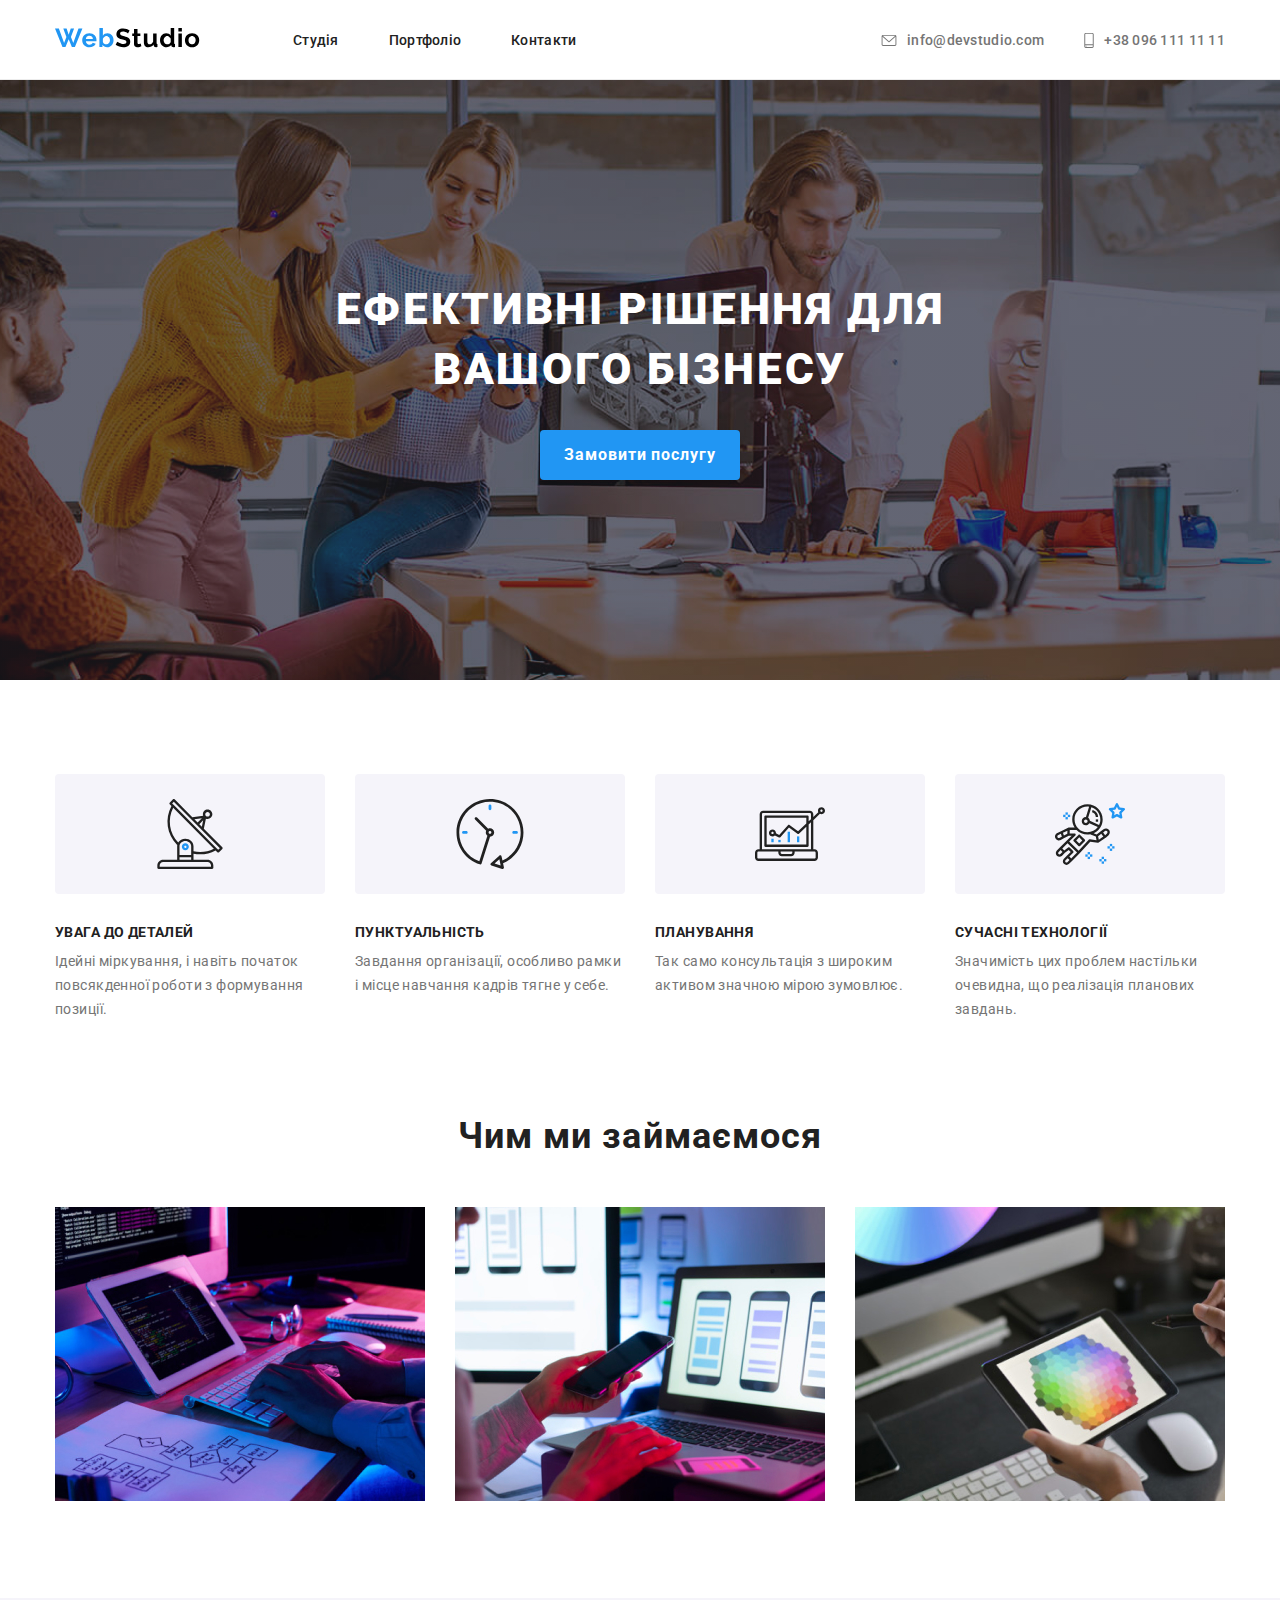
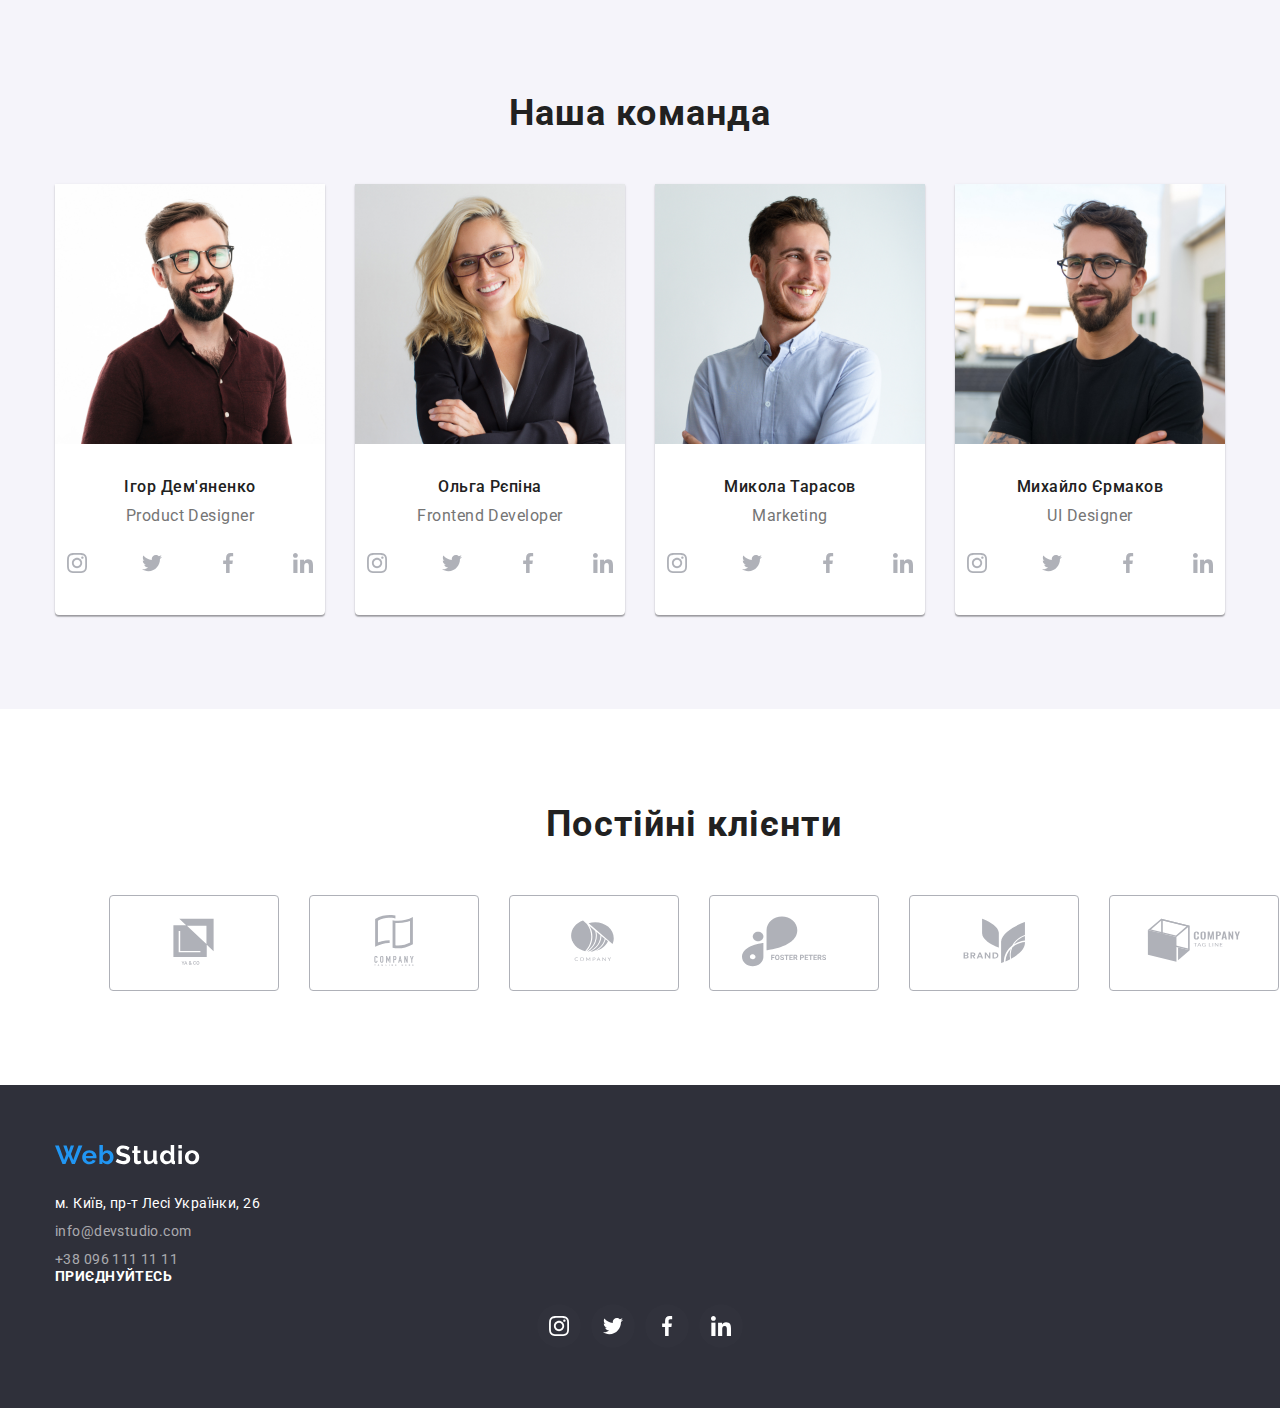
==== index.html @ 1a5783a6 "lab-4 index icons" ====
<!DOCTYPE html>
<html lang="uk">
  <head>
    <meta charset="UTF-8" />
    <meta name="viewport" content="width=device-width, initial-scale=1.0" />
    <link rel="stylesheet" href="css/styles.css" />
    <link rel="stylesheet" href="css/modern-normalize.css" />
    <link rel="preconnect" href="https://fonts.googleapis.com" />
    <link rel="preconnect" href="https://fonts.gstatic.com" crossorigin />
    <link
      href="https://fonts.googleapis.com/css2?family=Raleway:wght@700&family=Roboto:wght@400;500;700;900&display=swap"
      rel="stylesheet"
    />
    <title>Web Studio</title>
  </head>

  <body class="body">
    <header class="header">
      <div class="container">
        <a href="index.html"><img src="images/WebStudio.svg" alt="logo" /></a>
        <nav>
          <ul class="pages-list">
            <li class="pages-list-jr">
              <a href="index.html">Студія</a>
            </li>
            <li class="pages-list-jr">
              <a href="portfolio.html">Портфоліо</a>
            </li>
            <li class="pages-list-jr">
              <a href="contacts.html">Контакти</a>
            </li>
          </ul>
        </nav>
        <ul class="contacts-list">
          <li>
            <a class="contacts-list-header" href="mailto:info@devstudio.com">
              <svg class="contacts-icon" width="16" height="12">
                <use href="./images/svg/icons.svg#icon-envelope"></use>
              </svg>
              info@devstudio.com
            </a>
          </li>
          <li>
            <a class="contacts-list-header" href="tel:+380961111111">
              <svg class="contacts-icon" width="10" height="16">
                <use href="./images/svg/icons.svg#icon-smartphone"></use>
              </svg>
              <span>+38 096 111 11 11</span>
            </a>
          </li>
        </ul>
      </div>
    </header>

    <main>
      <section class="slogan">
        <div class="container">
          <h1 class="slogan-title">Ефективні рішення для вашого бізнесу</h1>
          <button type="button" class="slogan-button">Замовити послугу</button>
        </div>
      </section>

      <section class="sloganchiki">
        <div class="container">
          <ul class="sloganchiki-jr">
            <li class="sloganchiki-text">
              <div class="sloganchiki-icon">
                <svg class="icon" width="70" height="70">
                  <use
                    href="./images/svg/icons.svg#icon-attention-to-detail"
                  ></use>
                </svg>
              </div>
              <h3 class="slogan-info-title">Увага до деталей</h3>
              <p class="slogan-info-text">
                Ідейні міркування, і навіть початок повсякденної роботи з
                формування позиції.
              </p>
            </li>
            <li class="sloganchiki-text">
              <div class="sloganchiki-icon">
                <svg class="icon" width="70" height="70">
                  <use href="./images/svg/icons.svg#icon-punctuality"></use>
                </svg>
              </div>
              <h3 class="slogan-info-title">Пунктуальність</h3>
              <p class="slogan-info-text">
                Завдання організації, особливо рамки і місце навчання кадрів
                тягне у себе.
              </p>
            </li>
            <li class="sloganchiki-text">
              <div class="sloganchiki-icon">
                <svg class="icon" width="70" height="70">
                  <use href="./images/svg/icons.svg#icon-planning"></use>
                </svg>
              </div>
              <h3 class="slogan-info-title">Планування</h3>
              <p class="slogan-info-text">
                Так само консультація з широким активом значною мірою зумовлює.
              </p>
            </li>
            <li class="sloganchiki-text">
              <div class="sloganchiki-icon">
                <svg class="icon" width="70" height="70">
                  <use href="./images/svg/icons.svg#icon-technologies"></use>
                </svg>
              </div>
              <h3 class="slogan-info-title">Сучасні технології</h3>
              <p class="slogan-info-text">
                Значимість цих проблем настільки очевидна, що реалізація
                планових завдань.
              </p>
            </li>
          </ul>
        </div>
      </section>

      <section class="job-profile">
        <div class="container">
          <h2 class="gid-title">Чим ми займаємося</h2>
          <ul class="work-images">
            <li class="work-images-jr">
              <img src="images/1.jpg" alt="дизайн" width="370" height="294" />
            </li>
            <li class="work-images-jr">
              <img
                src="images/7.jpg"
                alt="адаптація"
                width="370"
                height="294"
              />
            </li>
            <li class="work-images-jr">
              <img
                src="images/2.jpg"
                alt="гаммакорекція"
                width="370"
                height="294"
              />
            </li>
          </ul>
        </div>
      </section>

      <section class="team">
        <div class="container">
          <h2 class="team-title">Наша команда</h2>
          <ul class="team-profiles">
            <li class="team-profiles-jr">
              <img
                class="member-image"
                src="images/3.jpg"
                alt="дезайнер"
                width="270"
                height="260"
              />
              <div class="member-div-text">
                <h3 class="member-title">Ігор Дем'яненко</h3>
                <p class="member-text">Product Designer</p>
                <ul class="team-social-networks">
                  <li>
                    <a
                      class="team-social-icons"
                      href="https://www.instagram.com"
                      rel="nofollow"
                    >
                      <svg width="20" height="20">
                        <use href="./images/svg/icons.svg#icon-instagram"></use>
                      </svg>
                    </a>
                  </li>
                  <li>
                    <a
                      class="team-social-icons"
                      href="https://x.com/?lang=uk"
                      rel="nofollow"
                    >
                      <svg width="20" height="20">
                        <use href="./images/svg/icons.svg#icon-twitter"></use>
                      </svg>
                    </a>
                  </li>
                  <li>
                    <a
                      class="team-social-icons"
                      href="https://www.facebook.com/?locale=uk_UA"
                      rel="nofollow"
                    >
                      <svg width="20" height="20">
                        <use href="./images/svg/icons.svg#icon-facebook"></use>
                      </svg>
                    </a>
                  </li>
                  <li>
                    <a
                      class="team-social-icons"
                      href="https://ua.linkedin.com/"
                      rel="nofollow"
                    >
                      <svg width="20" height="20">
                        <use href="./images/svg/icons.svg#icon-linkedin"></use>
                      </svg>
                    </a>
                  </li>
                </ul>
              </div>
            </li>
            <li class="team-profiles-jr">
              <img
                class="member-image"
                src="images/4.jpg"
                alt="програміст"
                width="270"
                height="260"
              />
              <div class="member-div-text">
                <h3 class="member-title">Ольга Рєпіна</h3>
                <p class="member-text">Frontend Developer</p>
                <ul class="team-social-networks">
                  <li>
                    <a
                      class="team-social-icons"
                      href="https://www.instagram.com"
                      rel="nofollow"
                    >
                      <svg width="20" height="20">
                        <use href="./images/svg/icons.svg#icon-instagram"></use>
                      </svg>
                    </a>
                  </li>
                  <li>
                    <a
                      class="team-social-icons"
                      href="https://x.com/?lang=uk"
                      rel="nofollow"
                    >
                      <svg width="20" height="20">
                        <use href="./images/svg/icons.svg#icon-twitter"></use>
                      </svg>
                    </a>
                  </li>
                  <li>
                    <a
                      class="team-social-icons"
                      href="https://www.facebook.com/?locale=uk_UA"
                      rel="nofollow"
                    >
                      <svg width="20" height="20">
                        <use href="./images/svg/icons.svg#icon-facebook"></use>
                      </svg>
                    </a>
                  </li>
                  <li>
                    <a
                      class="team-social-icons"
                      href="https://ua.linkedin.com/"
                      rel="nofollow"
                    >
                      <svg width="20" height="20">
                        <use href="./images/svg/icons.svg#icon-linkedin"></use>
                      </svg>
                    </a>
                  </li>
                </ul>
              </div>
            </li>
            <li class="team-profiles-jr">
              <img
                class="member-image"
                src="images/5.jpg"
                alt="маркетолог"
                width="270"
                height="260"
              />
              <div class="member-div-text">
                <h3 class="member-title">Микола Тарасов</h3>
                <p class="member-text">Marketing</p>
                <ul class="team-social-networks">
                  <li>
                    <a
                      class="team-social-icons"
                      href="https://www.instagram.com"
                      rel="nofollow"
                    >
                      <svg width="20" height="20">
                        <use href="./images/svg/icons.svg#icon-instagram"></use>
                      </svg>
                    </a>
                  </li>
                  <li>
                    <a
                      class="team-social-icons"
                      href="https://x.com/?lang=uk"
                      rel="nofollow"
                    >
                      <svg width="20" height="20">
                        <use href="./images/svg/icons.svg#icon-twitter"></use>
                      </svg>
                    </a>
                  </li>
                  <li>
                    <a
                      class="team-social-icons"
                      href="https://www.facebook.com/?locale=uk_UA"
                      rel="nofollow"
                    >
                      <svg width="20" height="20">
                        <use href="./images/svg/icons.svg#icon-facebook"></use>
                      </svg>
                    </a>
                  </li>
                  <li>
                    <a
                      class="team-social-icons"
                      href="https://ua.linkedin.com/"
                      rel="nofollow"
                    >
                      <svg width="20" height="20">
                        <use href="./images/svg/icons.svg#icon-linkedin"></use>
                      </svg>
                    </a>
                  </li>
                </ul>
              </div>
            </li>
            <li class="team-profiles-jr">
              <img
                class="member-image"
                src="images/6.jpg"
                alt="ui дезайнер"
                width="270"
                height="260"
              />
              <div class="member-div-text">
                <h3 class="member-title">Михайло Єрмаков</h3>
                <p class="member-text">UI Designer</p>
                <ul class="team-social-networks">
                  <li>
                    <a
                      class="team-social-icons"
                      href="https://www.instagram.com"
                      rel="nofollow"
                    >
                      <svg width="20" height="20">
                        <use href="./images/svg/icons.svg#icon-instagram"></use>
                      </svg>
                    </a>
                  </li>
                  <li>
                    <a
                      class="team-social-icons"
                      href="https://x.com/?lang=uk"
                      rel="nofollow"
                    >
                      <svg width="20" height="20">
                        <use href="./images/svg/icons.svg#icon-twitter"></use>
                      </svg>
                    </a>
                  </li>
                  <li>
                    <a
                      class="team-social-icons"
                      href="https://www.facebook.com/?locale=uk_UA"
                      rel="nofollow"
                    >
                      <svg width="20" height="20">
                        <use href="./images/svg/icons.svg#icon-facebook"></use>
                      </svg>
                    </a>
                  </li>
                  <li>
                    <a
                      class="team-social-icons"
                      href="https://ua.linkedin.com/"
                      rel="nofollow"
                    >
                      <svg width="20" height="20">
                        <use href="./images/svg/icons.svg#icon-linkedin"></use>
                      </svg>
                    </a>
                  </li>
                </ul>
              </div>
            </li>
          </ul>
        </div>
      </section>

      <section class="clients">
        <div class="container">
          <h2 class="title-clients">Постійні клієнти</h2>
          <ul class="clients-list">
            <li class="client">
              <a href="#">
                <svg class="clients-logo" width="106" height="60">
                  <use href="./images/svg/icons.svg#icon-client-logo-1"></use>
                </svg>
              </a>
            </li>
            <li class="client">
              <a href="#">
                <svg class="clients-logo" width="106" height="60">
                  <use href="./images/svg/icons.svg#icon-client-logo-2"></use>
                </svg>
              </a>
            </li>
            <li class="client">
              <a href="#">
                <svg class="clients-logo" width="106" height="60">
                  <use href="./images/svg/icons.svg#icon-client-logo-3"></use>
                </svg>
              </a>
            </li>
            <li class="client">
              <a href="#">
                <svg class="clients-logo" width="106" height="60">
                  <use href="./images/svg/icons.svg#icon-client-logo-4"></use>
                </svg>
              </a>
            </li>
            <li class="client">
              <a href="#">
                <svg class="clients-logo" width="106" height="60">
                  <use href="./images/svg/icons.svg#icon-client-logo-5"></use>
                </svg>
              </a>
            </li>
            <li class="client">
              <a href="#">
                <svg class="clients-logo" width="106" height="60">
                  <use href="./images/svg/icons.svg#icon-client-logo-6"></use>
                </svg>
              </a>
            </li>
          </ul>
        </div>
      </section>
    </main>

    <footer class="footer">
      <div class="container">
        <a href="index.html" class="footer-logo"
          ><img src="images/WebStudio (1).svg" alt="logo"
        /></a>
        <address>
          <p class="address">м. Київ, пр-т Лесі Українки, 26</p>
          <ul>
            <li class="contacts-footer">
              <a href="mailto:info@devstudio.com">info@devstudio.com</a>
            </li>
            <li class="contacts-footer">
              <a href="tel:+380961111111">+38 096 111 11 11</a>
            </li>
          </ul>
        </address>
        <div class="footer-socials">
          <p class="footer-socials-text">Приєднуйтесь</p>
          <ul class="footer-socials-links">
            <li>
              <a
                class="footer-socials-links-icons"
                href="https://www.instagram.com"
                rel="nofollow"
              >
                <svg width="20" height="20">
                  <use href="./images/svg/icons.svg#icon-instagram"></use>
                </svg>
              </a>
            </li>
            <li>
              <a
                class="footer-socials-links-icons"
                href="https://x.com/?lang=uk"
                rel="nofollow"
              >
                <svg width="20" height="20">
                  <use href="./images/svg/icons.svg#icon-twitter"></use>
                </svg>
              </a>
            </li>
            <li>
              <a
                class="footer-socials-links-icons"
                href="https://www.facebook.com/?locale=uk_UA"
                rel="nofollow"
              >
                <svg width="20" height="20">
                  <use href="./images/svg/icons.svg#icon-facebook"></use>
                </svg>
              </a>
            </li>
            <li>
              <a
                class="footer-socials-links-icons"
                href="https://ua.linkedin.com/"
                rel="nofollow"
              >
                <svg width="20" height="20">
                  <use href="./images/svg/icons.svg#icon-linkedin"></use>
                </svg>
              </a>
            </li>
          </ul>
        </div>
      </div>
    </footer>
  </body>
</html>
---- css/styles.css ----
:root {
  --black: #212121;
  --white: #ffffff;
  --footer_grey: #2f303a;
  --blue: #2196f3;
  --blue_light: #188ce8;
  --grey: #757575;
  --white_another: #f5f4fa;
  --fonts: "Roboto";
  --icon: #afb1b8;
}

body {
  font-family: var(--fonts), sans-serif;
  color: var(--black);
  font-style: normal;
  line-height: normal;
  font-size: 14px;
  font-weight: 400;
}

h1,
h2,
h3,
p {
  margin: 0;
}

.header {
  height: 80px;
  display: flex;
  align-items: center;
  border-bottom: 1px solid #ececec;
}

.header .container {
  display: flex;
  align-items: center;
}

.header nav {
  margin-left: 93px;
}

.contacts-list-header {
  display: flex;
  align-items: center;
}

.contacts-icon {
  margin-right: 10px;
  align-items: center;
  fill: currentColor;
}

.pages-list {
  display: flex;
  gap: 50px;
}

.contacts-list {
  display: flex;
  margin-left: auto;
  gap: 40px;
  color: var(--grey);
  font-weight: 500;
  letter-spacing: 0.02em;
}

.container {
  width: 1200px;
  padding-left: 15px;
  padding-right: 15px;
  margin-left: auto;
  margin-right: auto;
}

.slogan {
  background-image: linear-gradient(
      rgba(47, 48, 58, 0.4),
      rgba(47, 48, 58, 0.4)
    ),
    url("../images/main-background.jpg");
  background-size: cover;
  background-position: center;
  background-repeat: no-repeat;
  height: 600px;
  display: flex;
  align-items: center;
  text-align: center;
}

.slogan-title {
  margin: auto;
  color: var(--white);
  text-align: center;
  font-size: 44px;
  font-weight: 900;
  line-height: 1.36;
  letter-spacing: 0.06em;
  text-transform: uppercase;
  max-width: 696px;
}

.slogan-button {
  color: var(--white);
  border: none;
  font-size: 16px;
  font-weight: 700;
  line-height: 1.875;
  letter-spacing: 0.06em;
  border-radius: 4px;
  background: var(--blue);
  box-shadow: 0px 4px 4px 0px rgba(0, 0, 0, 0.15);
  cursor: pointer;
  padding: 10px 24px;
  margin-top: 30px;
}

.slogan-button:hover,
.slogan-button:focus {
  background-color: var(--blue_light);
}

.sloganchiki {
  padding-top: 94px;
  padding-bottom: 94px;
}

.sloganchiki-icon {
  display: flex;
  justify-content: center;
  align-items: center;
  padding: 25px 100px;
  margin-bottom: 30px;
  background-color: var(--white_another);
  border-radius: 4px;
}

.sloganchiki-jr {
  gap: 30px;
  display: flex;
}

.sloganchiki-text {
  max-width: 270px;
}

address {
  font-style: normal;
}

ul {
  margin: 0;
  padding: 0;
}

li {
  list-style-type: none;
}

button {
  font: inherit;
  cursor: pointer;
}

a {
  text-decoration: none;
  color: inherit;
}

.contacts-list {
  color: var(--grey);
  font-weight: 500;
  letter-spacing: 0.02em;

  a {
    transition: color 300ms ease-in-out;
  }

  a:hover,
  a:focus {
    color: var(--blue);
  }
}

.pages-list {
  a {
    color: var(--black);
    font-weight: 500;
    transition: color 300ms ease-in-out;
    letter-spacing: 0.02em;
  }

  a:hover,
  a:focus {
    color: var(--blue);
  }
}

.slogan {
  background-color: var(--footer_grey);
}

.slogan-title {
  color: var(--white);
  text-align: center;
  font-size: 44px;
  font-weight: 900;
  line-height: 1.36;
  letter-spacing: 0.06em;
  text-transform: uppercase;
}
.slogan-button {
  color: var(--white);
  border: none;
  font-size: 16px;
  font-weight: 700;
  line-height: 1.875;
  letter-spacing: 0.96px;
  border-radius: 4px;
  background: var(--blue);
  box-shadow: 0px 4px 4px 0px rgba(0, 0, 0, 0.15);
}

.slogan-info-title {
  font-size: 14px;
  color: var(--black);
  font-weight: 700;
  letter-spacing: 0.03em;
  text-transform: uppercase;
  margin-bottom: 10px;
}
.slogan-info-text {
  color: var(--grey);
  line-height: 1.7;
  letter-spacing: 0.03em;
}

.job-profile {
  text-align: center;
  padding-bottom: 94px;
}

.gid-title {
  text-align: center;
  font-size: 36px;
  font-weight: 700;
  letter-spacing: 0.03em;
  margin-bottom: 50px;
}

.work-images {
  display: flex;
  gap: 30px;
  justify-content: center;
}

.team {
  background: var(--white_another);
  text-align: center;
  padding-bottom: 94px;
  padding-top: 94px;
}

.team-social-networks {
  display: flex;
  width: 100%;
  justify-content: space-between;
  margin-top: 16px;
}

.team-social-networks li {
  width: 44px;
  height: 44px;
}

.team-social-icons {
  display: flex;
  justify-content: center;
  align-items: center;
  width: 100%;
  height: 100%;
  border-radius: 50%;
  color: var(--icon);
  fill: currentColor;
  transition: all 300ms ease-in-out;
}

a.team-social-icons:hover,
a.team-social-icons:focus {
  background-color: var(--blue);
  color: var(--white);
  outline: none;
}

.team-title {
  color: var(--black);
  font-weight: 700;
  text-align: center;
  font-size: 36px;
  letter-spacing: 0.03em;
  margin-bottom: 50px;
}

.team-profiles {
  justify-content: center;
  display: flex;
  gap: 30px;
}

.team-profiles-jr {
  border-radius: 0px 0px 4px 4px;
  background: var(--white);
  box-shadow: 0px 1px 3px 0px rgba(0, 0, 0, 0.12),
    0px 1px 1px 0px rgba(0, 0, 0, 0.14), 0px 2px 1px 0px rgba(0, 0, 0, 0.2);
}

.member-image {
  margin-bottom: 30px;
}

.member-title {
  text-align: center;
  font-size: 16px;
  font-weight: 500;
  letter-spacing: 0.03em;
  margin-bottom: 10px;
}
.member-text {
  color: var(--grey);
  text-align: center;
  font-size: 16px;
  letter-spacing: 0.03em;
}

.member-div-text {
  padding-bottom: 30px;
}

.clients {
  text-align: center;
  padding: 94px;
  margin: 0;
}
.title-clients {
  color: var(--black);
  font-size: 36px;
  font-weight: 700;
  letter-spacing: 0.03em;
  word-wrap: break-word;
  margin-bottom: 50px;
}

.clients-list {
  display: flex;
  width: 100%;
  justify-content: center;
  gap: 30px;
}

.client a {
  border-radius: 4px;
  border: 1px var(--icon) solid;
  display: inline-block;
  color: var(--icon);
  transition: color 0.5s, border 0.5s;
}

.client a:hover,
.client a:focus {
  color: var(--blue);
  border: 1 px var(--blue) solid;
}

.clients-logo {
  width: 100%;
  height: 100%;
  padding: 16px 32px;
  fill: currentColor;
  transition: fill 0.5s;
}

.tab-list {
  padding-top: 94px;
  padding-bottom: 94px;
}

.buttons_pages {
  display: flex;
  margin-bottom: 50px;
  justify-content: center;
  align-items: center;
  gap: 8px;
  .button_elements {
    color: var(--black);
    background-color: var(--white_another);

    button {
      transition: color 300ms ease-in-out, background-color 300ms ease-in-out;
      border: none;
    }

    button:hover,
    a:focus {
      color: var(--white);
      background-color: var(--blue);
    }
  }
}

.button_elements {
  color: var(--black);
  background: var(--white_another);

  button {
    transition: color 300ms ease-in-out, background-color 300ms ease-in-out;
    border: none;
  }

  button:hover,
  a:focus {
    color: var(--white);
    background-color: var(--blue);
  }
  .button_items {
    border-radius: 4px;
    text-align: center;
    padding: 6px 22px;
    font-size: 16px;
    font-weight: 500;
    line-height: 1.625;
    letter-spacing: 0.03em;
  }
}

.project-list {
  list-style: none;
  display: flex;
  flex-wrap: wrap;
  gap: 30px;
  padding-bottom: 94px;
}

.project-element {
  border: 1px solid #eee;
  background: var(--white);
  max-width: 370px;
}

.project-element {
  display: block;
}

.project-list-element-text {
  padding: 20px;
}
.project-list-image {
  width: 100%;
}

.project-title {
  font-size: 18px;
  line-height: 2;
  font-weight: 700;
  letter-spacing: 0.06em;
}

.project-text {
  color: var(--grey);
  font-size: 16px;
  line-height: 1.875;
  letter-spacing: 0.03em;
}

.footer {
  background-color: var(--footer_grey);
}

.footer .container {
  padding-top: 60px;
  padding-bottom: 60px;
}

.footer address ul li:not(:last-child) {
  margin-bottom: 12px;
}

.footer-logo {
  display: inline-block;
  margin-bottom: 28px;
}

.address {
  color: var(--white);
  line-height: 1.14;
  letter-spacing: 0.03em;
  margin-bottom: 12px;
}

.footer-socials-text {
  color: var(--white);
  font-weight: 700;
  letter-spacing: 0.03em;
  text-transform: uppercase;
  margin-bottom: 20px;
}

.footer-socials-links {
  display: flex;
  width: 100%;
  justify-content: center;
  gap: 10px;
}

.footer-socials-links li {
  height: 44px;
  width: 44px;
}

.footer-socials-links-icons {
  display: flex;
  justify-content: center;
  align-items: center;
  border-radius: 50%;
  background: rgba(255, 255, 255, 0.01);
  width: 100%;
  height: 100%;
  color: var(--white);
  fill: currentColor;
  transition: color 0.5s, background-color 0.5s;
}

.footer-socials-links-icons:hover,
.footer-socials-links-icons:focus {
  color: var(--white);
  fill: currentColor;
  background-color: var(--blue_light);
}

.contacts-footer {
  color: rgba(255, 255, 255, 0.6);
  line-height: 1.14;
  letter-spacing: 0.03em;
  font-style: normal;

  a {
    transition: color 300ms ease-in-out;
  }

  a:hover,
  a:focus {
    color: var(--blue);
  }
}
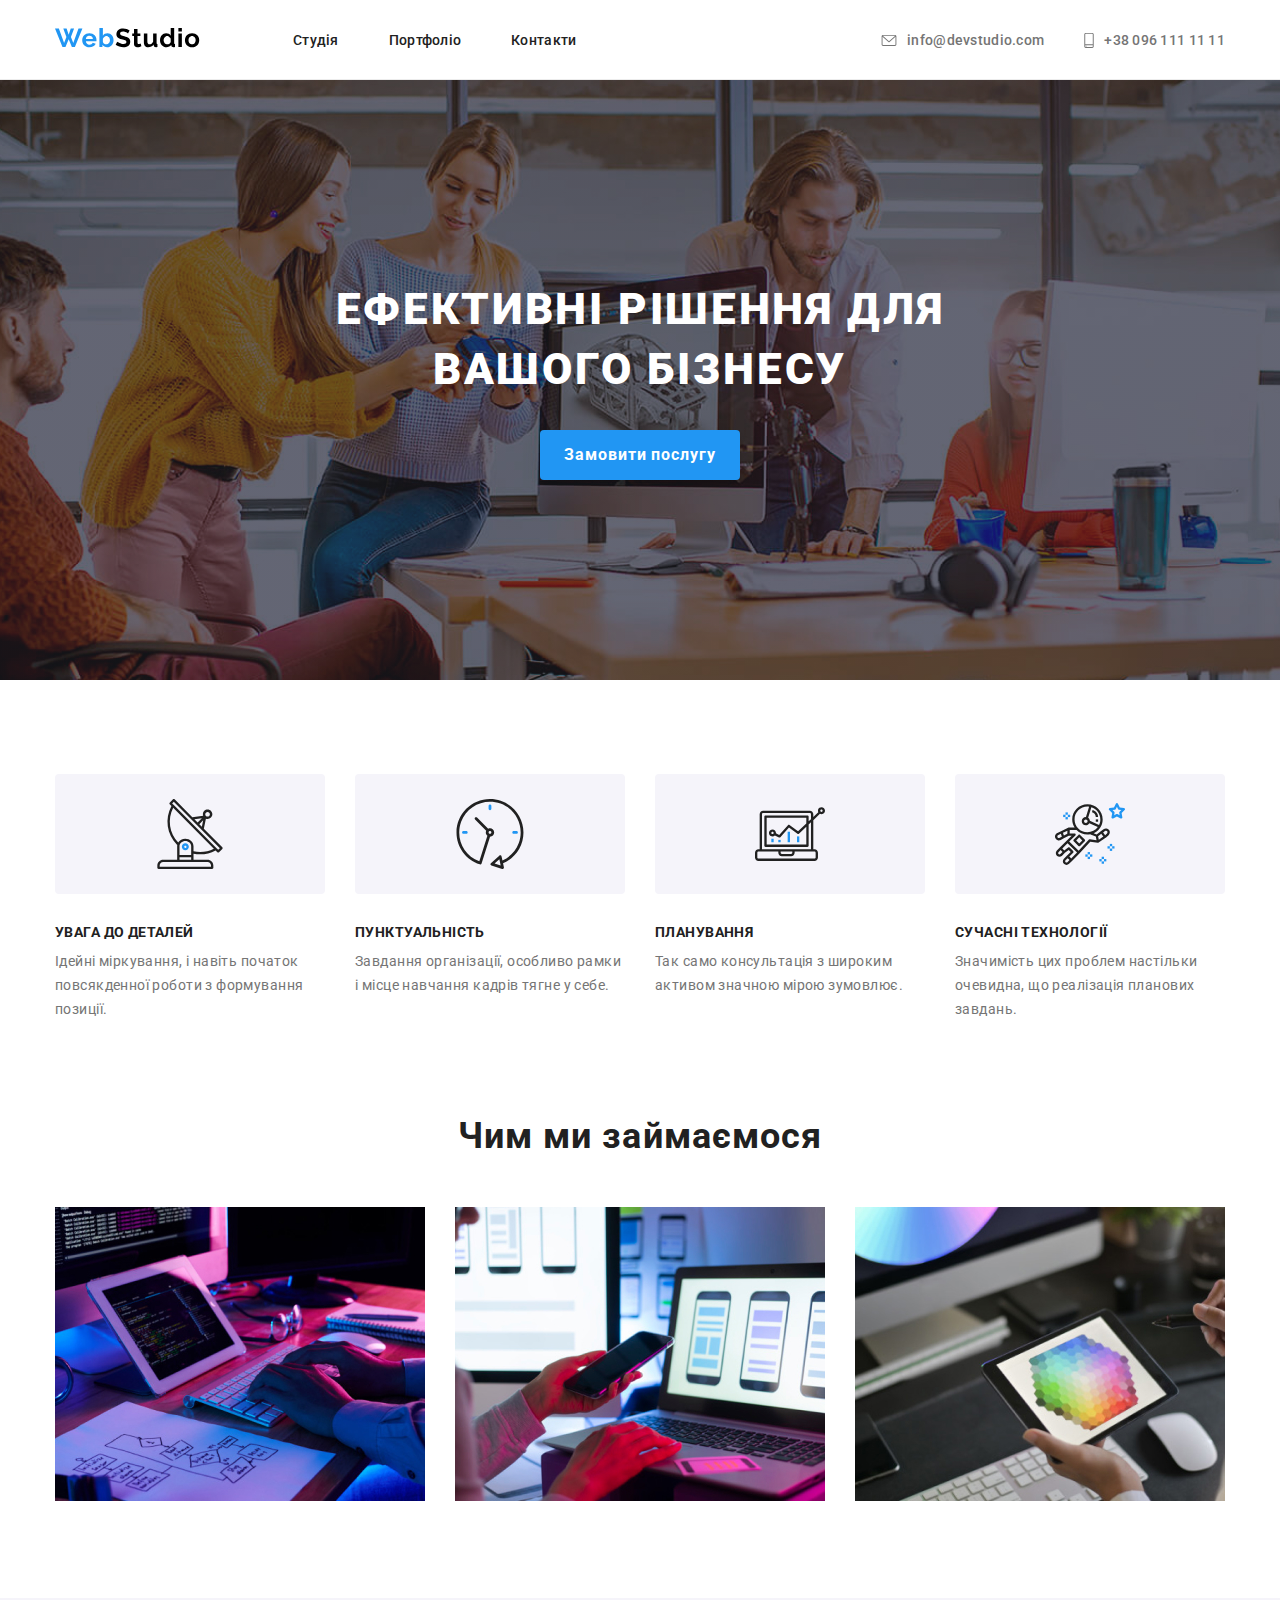
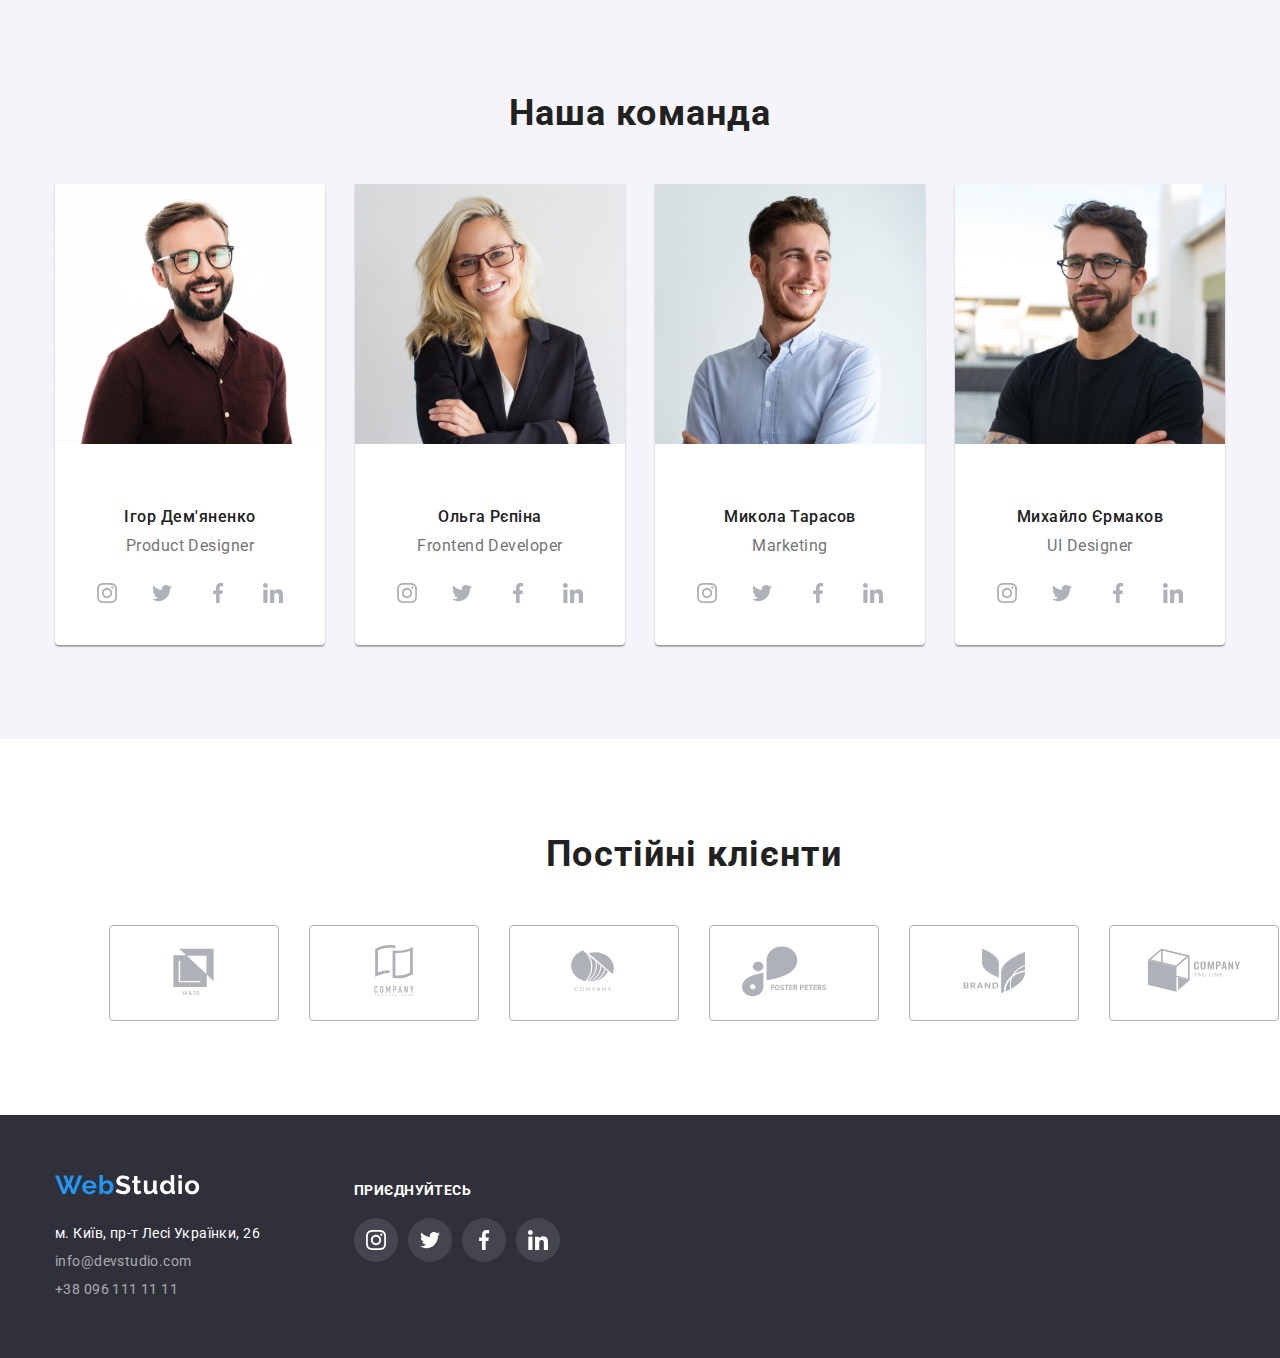
==== commit 33d98b3b: "lab-4 end" ====
--- a/index.html
+++ b/index.html
@@ -440,68 +440,72 @@
 
     <footer class="footer">
       <div class="container">
-        <a href="index.html" class="footer-logo"
-          ><img src="images/WebStudio (1).svg" alt="logo"
-        /></a>
-        <address>
-          <p class="address">м. Київ, пр-т Лесі Українки, 26</p>
-          <ul>
-            <li class="contacts-footer">
-              <a href="mailto:info@devstudio.com">info@devstudio.com</a>
-            </li>
-            <li class="contacts-footer">
-              <a href="tel:+380961111111">+38 096 111 11 11</a>
-            </li>
-          </ul>
-        </address>
-        <div class="footer-socials">
-          <p class="footer-socials-text">Приєднуйтесь</p>
-          <ul class="footer-socials-links">
-            <li>
-              <a
-                class="footer-socials-links-icons"
-                href="https://www.instagram.com"
-                rel="nofollow"
-              >
-                <svg width="20" height="20">
-                  <use href="./images/svg/icons.svg#icon-instagram"></use>
-                </svg>
-              </a>
-            </li>
-            <li>
-              <a
-                class="footer-socials-links-icons"
-                href="https://x.com/?lang=uk"
-                rel="nofollow"
-              >
-                <svg width="20" height="20">
-                  <use href="./images/svg/icons.svg#icon-twitter"></use>
-                </svg>
-              </a>
-            </li>
-            <li>
-              <a
-                class="footer-socials-links-icons"
-                href="https://www.facebook.com/?locale=uk_UA"
-                rel="nofollow"
-              >
-                <svg width="20" height="20">
-                  <use href="./images/svg/icons.svg#icon-facebook"></use>
-                </svg>
-              </a>
-            </li>
-            <li>
-              <a
-                class="footer-socials-links-icons"
-                href="https://ua.linkedin.com/"
-                rel="nofollow"
-              >
-                <svg width="20" height="20">
-                  <use href="./images/svg/icons.svg#icon-linkedin"></use>
-                </svg>
-              </a>
-            </li>
-          </ul>
+        <div class="footer-wrapper">
+          <div class="footer-left-side">
+            <a href="index.html" class="footer-logo"
+              ><img src="images/WebStudio (1).svg" alt="logo"
+            /></a>
+            <address>
+              <p class="address">м. Київ, пр-т Лесі Українки, 26</p>
+              <ul>
+                <li class="contacts-footer">
+                  <a href="mailto:info@devstudio.com">info@devstudio.com</a>
+                </li>
+                <li class="contacts-footer">
+                  <a href="tel:+380961111111">+38 096 111 11 11</a>
+                </li>
+              </ul>
+            </address>
+          </div>
+          <div class="footer-socials">
+            <p class="footer-socials-text">Приєднуйтесь</p>
+            <ul class="footer-socials-links">
+              <li>
+                <a
+                  class="footer-socials-links-icons"
+                  href="https://www.instagram.com"
+                  rel="nofollow"
+                >
+                  <svg width="20" height="20">
+                    <use href="./images/svg/icons.svg#icon-instagram"></use>
+                  </svg>
+                </a>
+              </li>
+              <li>
+                <a
+                  class="footer-socials-links-icons"
+                  href="https://x.com/?lang=uk"
+                  rel="nofollow"
+                >
+                  <svg width="20" height="20">
+                    <use href="./images/svg/icons.svg#icon-twitter"></use>
+                  </svg>
+                </a>
+              </li>
+              <li>
+                <a
+                  class="footer-socials-links-icons"
+                  href="https://www.facebook.com/?locale=uk_UA"
+                  rel="nofollow"
+                >
+                  <svg width="20" height="20">
+                    <use href="./images/svg/icons.svg#icon-facebook"></use>
+                  </svg>
+                </a>
+              </li>
+              <li>
+                <a
+                  class="footer-socials-links-icons"
+                  href="https://ua.linkedin.com/"
+                  rel="nofollow"
+                >
+                  <svg width="20" height="20">
+                    <use href="./images/svg/icons.svg#icon-linkedin"></use>
+                  </svg>
+                </a>
+              </li>
+            </ul>
+          </div>
         </div>
       </div>
     </footer>
--- a/css/styles.css
+++ b/css/styles.css
@@ -335,7 +335,7 @@
 }
 
 .member-div-text {
-  padding-bottom: 30px;
+  padding: 30px;
 }
 
 .clients {
@@ -360,6 +360,9 @@
 }
 
 .client a {
+  display: flex;
+  justify-content: center;
+  align-items: center;
   border-radius: 4px;
   border: 1px var(--icon) solid;
   display: inline-block;
@@ -370,7 +373,7 @@
 .client a:hover,
 .client a:focus {
   color: var(--blue);
-  border: 1 px var(--blue) solid;
+  border: 1px var(--blue) solid;
 }
 
 .clients-logo {
@@ -392,26 +395,6 @@
   justify-content: center;
   align-items: center;
   gap: 8px;
-  .button_elements {
-    color: var(--black);
-    background-color: var(--white_another);
-
-    button {
-      transition: color 300ms ease-in-out, background-color 300ms ease-in-out;
-      border: none;
-    }
-
-    button:hover,
-    a:focus {
-      color: var(--white);
-      background-color: var(--blue);
-    }
-  }
-}
-
-.button_elements {
-  color: var(--black);
-  background: var(--white_another);
 
   button {
     transition: color 300ms ease-in-out, background-color 300ms ease-in-out;
@@ -423,15 +406,36 @@
     color: var(--white);
     background-color: var(--blue);
   }
-  .button_items {
-    border-radius: 4px;
-    text-align: center;
-    padding: 6px 22px;
-    font-size: 16px;
-    font-weight: 500;
-    line-height: 1.625;
-    letter-spacing: 0.03em;
-  }
+}
+
+button {
+  transition: color 300ms ease-in-out, background-color 300ms ease-in-out;
+  border: none;
+}
+
+button:hover,
+button:focus {
+  color: var(--white);
+}
+
+.button_items {
+  background: var(--white_another);
+  color: var(--black);
+  border-radius: 4px;
+  text-align: center;
+  padding: 6px 22px;
+  font-size: 16px;
+  font-weight: 500;
+  line-height: 1.625;
+  letter-spacing: 0.03em;
+}
+
+.button_items:hover,
+.button_items:focus {
+  background-color: var(--blue);
+  color: var(--white);
+  box-shadow: 0px 3px 1px rgba(0, 0, 0, 0.1), 0px 1px 2px rgba(0, 0, 0, 0.08),
+    0px 2px 2px rgba(0, 0, 0, 0.12);
 }
 
 .project-list {
@@ -448,6 +452,21 @@
   max-width: 370px;
 }
 
+.project-list-wrap {
+  position: relative;
+  overflow: hidden;
+}
+
+.project-list-link {
+  display: block;
+}
+
+.project-list-link:hover,
+.project-list-link:focus {
+  box-shadow: 0px 1px 1px rgba(0, 0, 0, 0.12), 0px 4px 4px rgba(0, 0, 0, 0.06),
+    1px 4px 6px rgba(0, 0, 0, 0.16);
+}
+
 .project-element {
   display: block;
 }
@@ -498,6 +517,12 @@
   margin-bottom: 12px;
 }
 
+.footer-wrapper {
+  display: flex;
+  align-items: baseline;
+  gap: 94px;
+}
+
 .footer-socials-text {
   color: var(--white);
   font-weight: 700;
@@ -523,7 +548,7 @@
   justify-content: center;
   align-items: center;
   border-radius: 50%;
-  background: rgba(255, 255, 255, 0.01);
+  background: rgba(255, 255, 255, 0.1);
   width: 100%;
   height: 100%;
   color: var(--white);
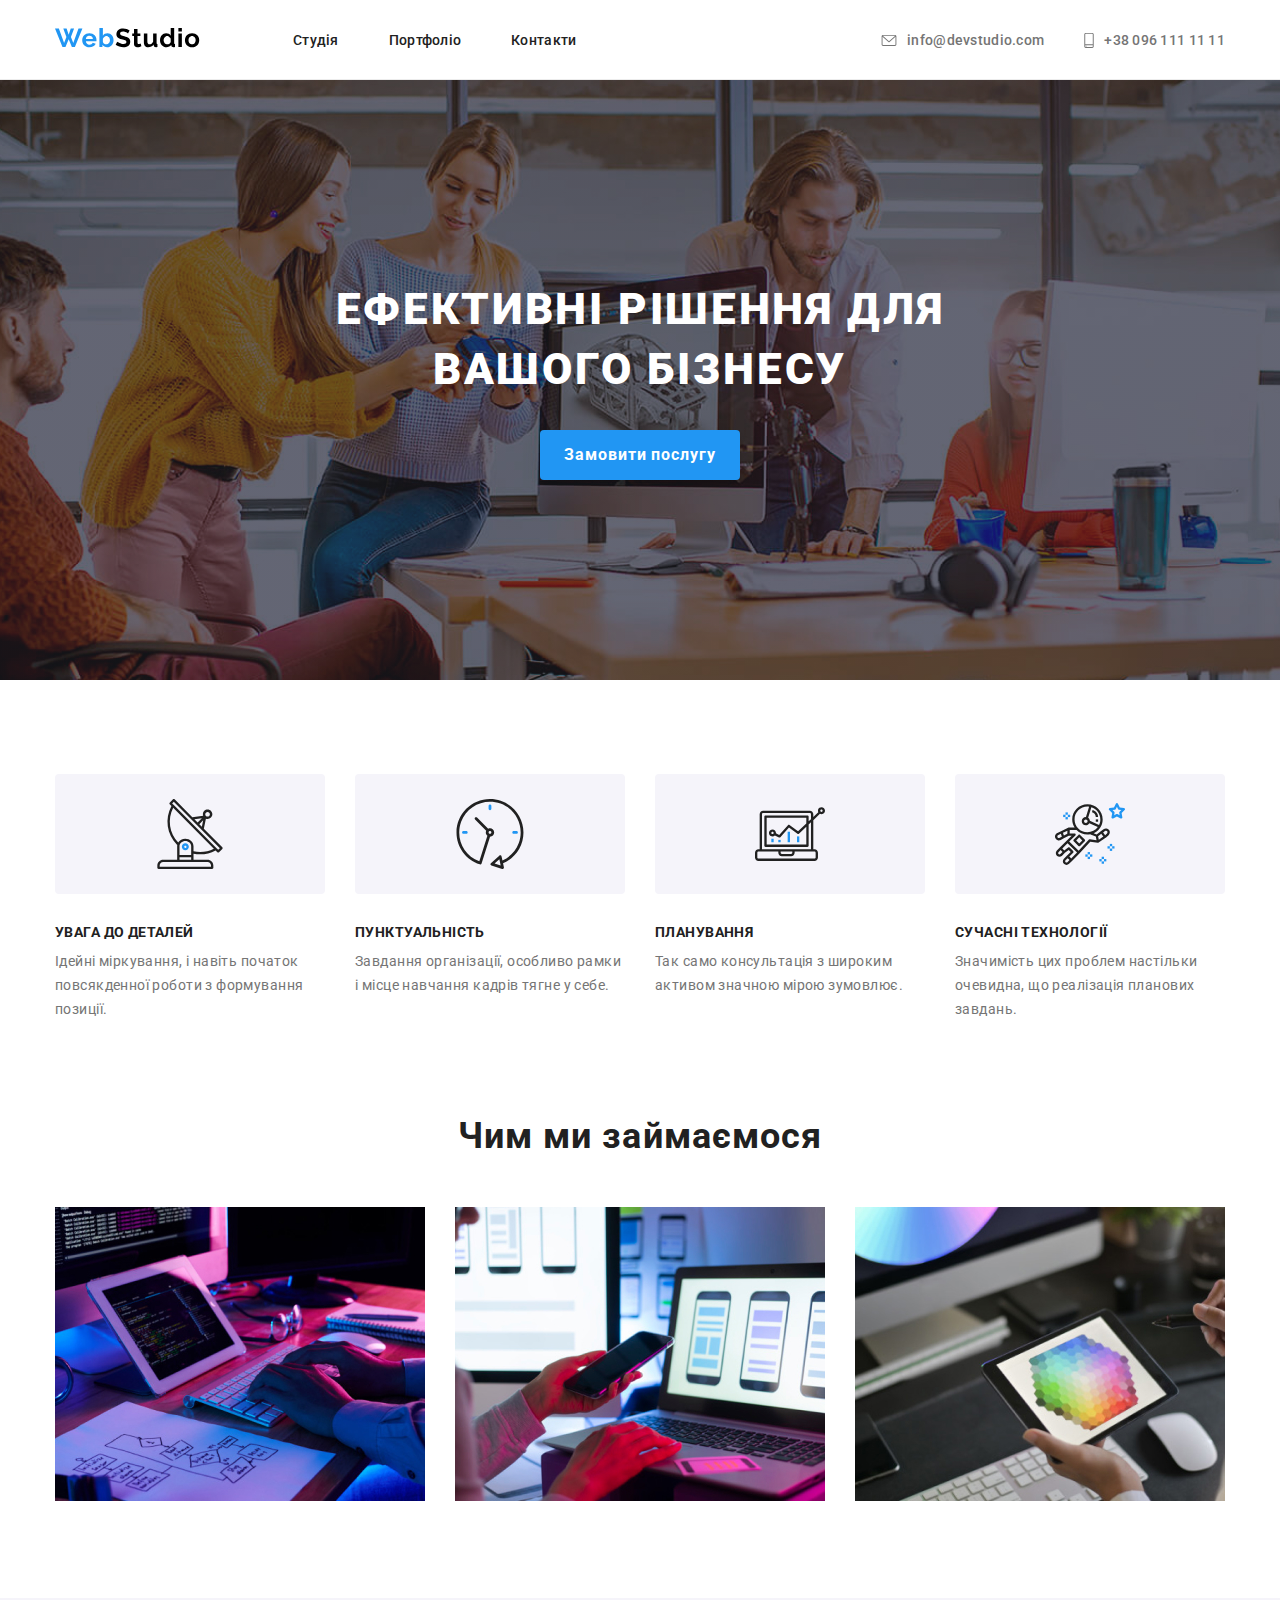
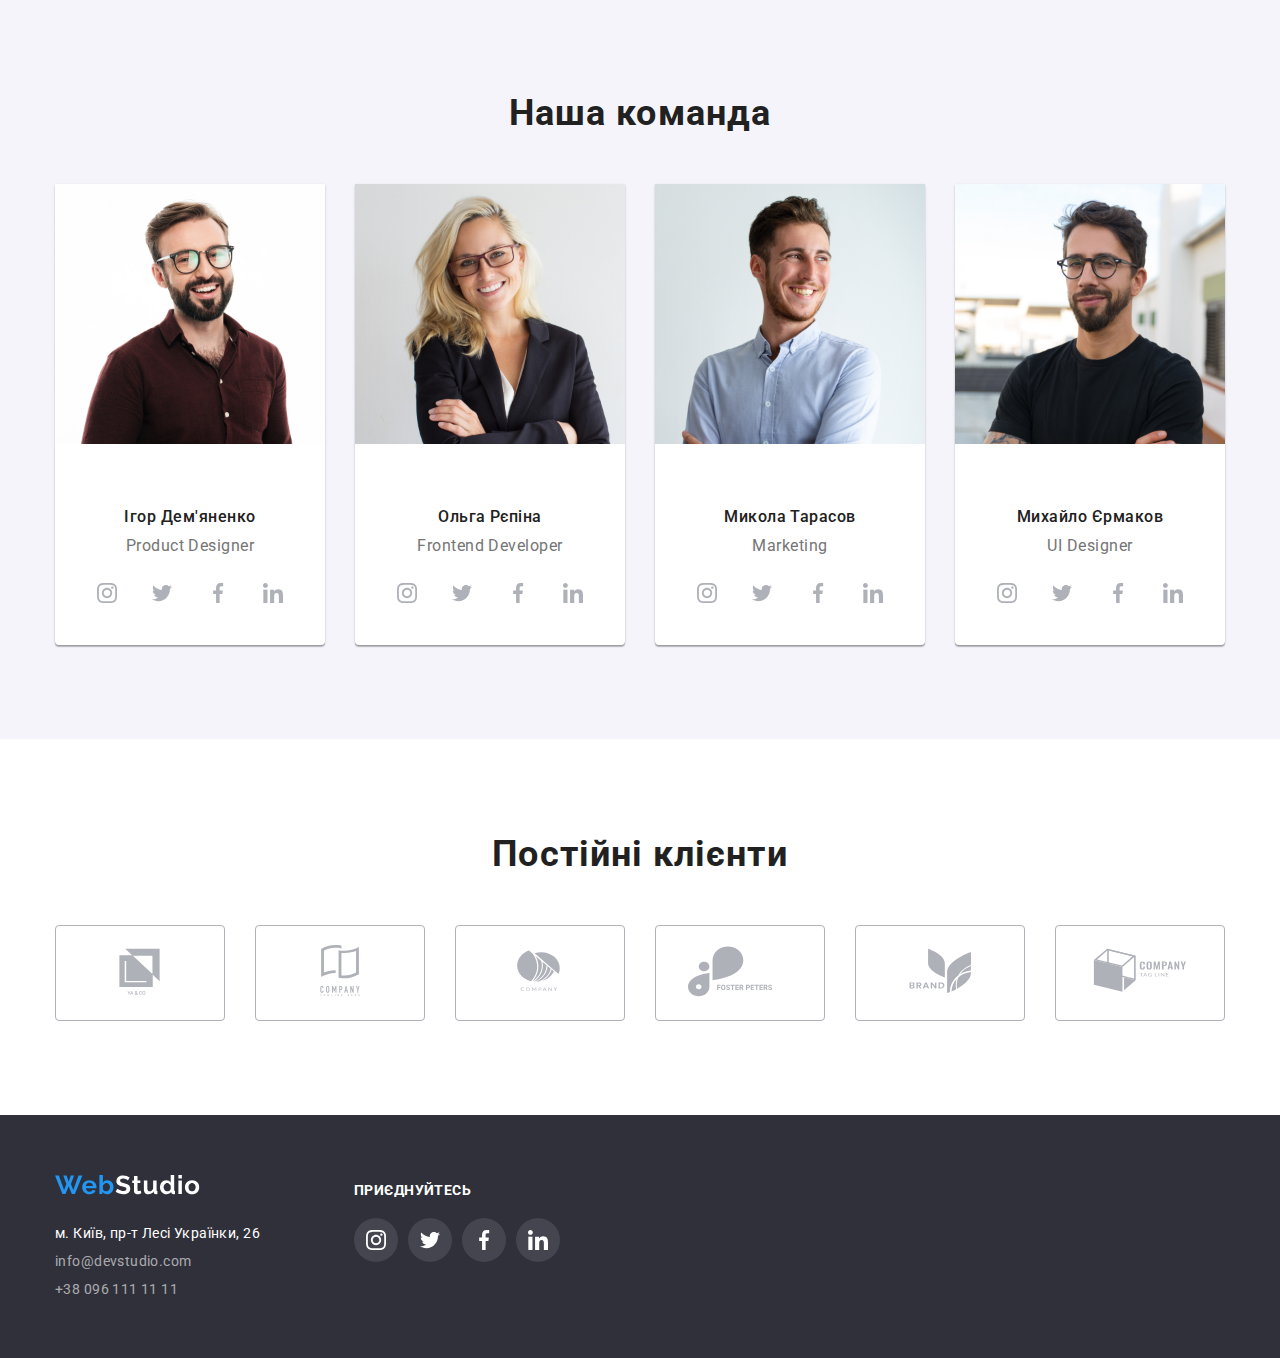
==== commit f73b3912: "lab-5 first work" ====
--- a/index.html
+++ b/index.html
@@ -56,7 +56,7 @@
       <section class="slogan">
         <div class="container">
           <h1 class="slogan-title">Ефективні рішення для вашого бізнесу</h1>
-          <button type="button" class="slogan-button">Замовити послугу</button>
+          <button type="button" class="slogan-button" data-modal-open>Замовити послугу</button>
         </div>
       </section>
 
@@ -509,5 +509,12 @@
         </div>
       </div>
     </footer>
+    <div class="backdrop is-hidden" data-modal>
+      <div class="modal">
+        <button type="button" class="modal_button" data-modal-close>
+          <svg class="modal_icon"><use href="./images/svg/icons.svg#icon-close-button"></use></svg></button>
+      </div>
+    </div>
+    <script src="./js/modal.js"></script>
   </body>
 </html>
--- a/css/styles.css
+++ b/css/styles.css
@@ -340,7 +340,7 @@
 
 .clients {
   text-align: center;
-  padding: 94px;
+  padding: 94px 0;
   margin: 0;
 }
 .title-clients {
@@ -443,7 +443,6 @@
   display: flex;
   flex-wrap: wrap;
   gap: 30px;
-  padding-bottom: 94px;
 }
 
 .project-element {
@@ -578,3 +577,56 @@
     color: var(--blue);
   }
 }
+
+.backdrop {
+  position: fixed;
+  top: 0;
+  left: 0;
+  width: 100%;
+  height: 100%;
+  background-color: rgba(0, 0, 0, 0.2);
+  opacity: 1;
+  transition-duration: 250ms;
+  transition-timing-function: cubic-bezier(0.4, 0, 0.2, 1);
+  z-index: 1;
+}
+
+.backdrop.is-hidden {
+  opacity: 0;
+  pointer-events: none;
+}
+
+.modal {
+  position: absolute;
+  top: 50%;
+  left: 50%;
+  transform: translate(-50%, -50%);
+  min-width: 528px;
+  min-height: 581px;
+  background-color: var(--white);
+  opacity: 1;
+  border-radius: 4px;
+  box-shadow: 0px 2px 1px 0px rgba(0, 0, 0, 0.20), 0px 1px 1px 0px rgba(0, 0, 0, 0.14), 0px 1px 3px 0px rgba(0, 0, 0, 0.12);
+  transition-duration: 250ms;
+  transition-timing-function: cubic-bezier(0.4, 0, 0.2, 1);
+}
+
+.modal_button {
+  display: flex;
+  position: absolute;
+  top: 8px;
+  right: 8px;
+  width: 30px;
+  height: 30px;
+  align-items: center;
+  border-radius: 50%;
+  background-color: var(--white);
+  border: 1px solid rgba(0, 0, 0, 0.1);
+  cursor: pointer;
+}
+
+.modal_icon {
+  width: 18px;
+  height: 18px;
+  fill: var(--black);
+}
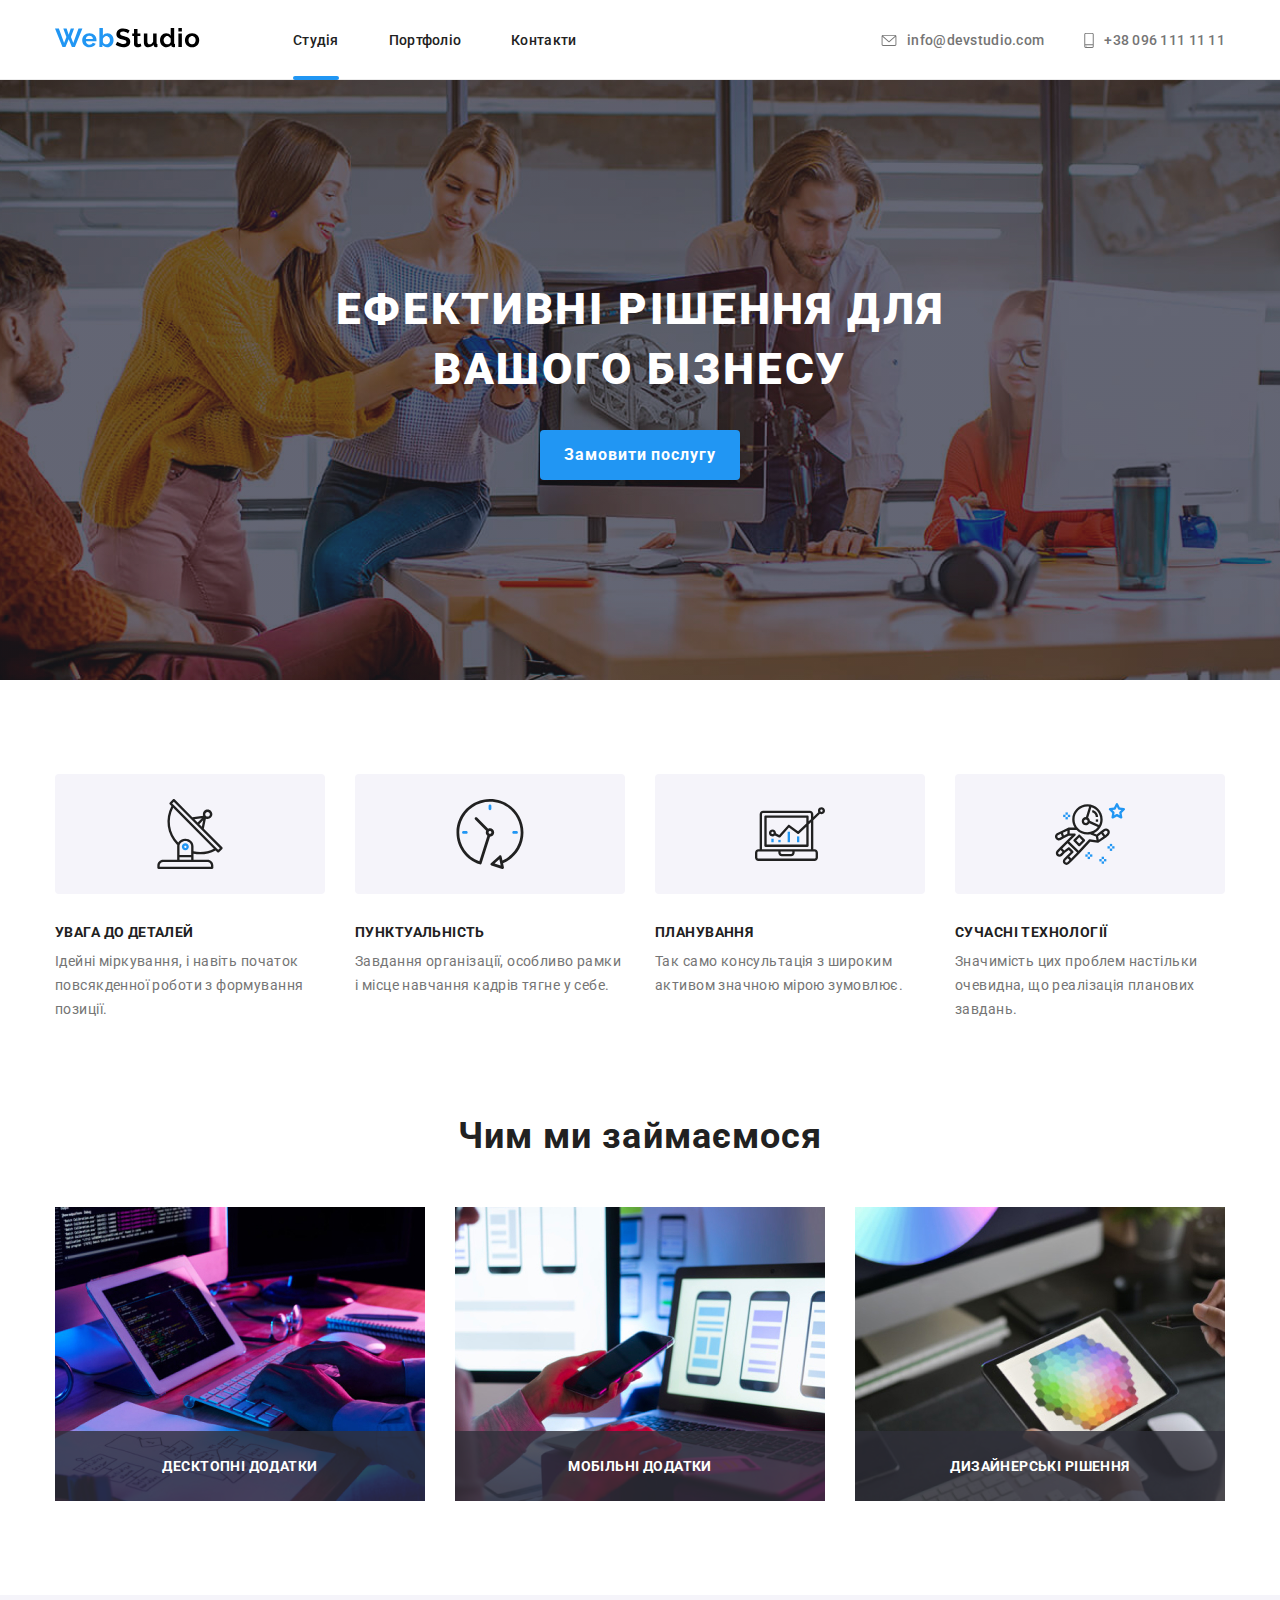
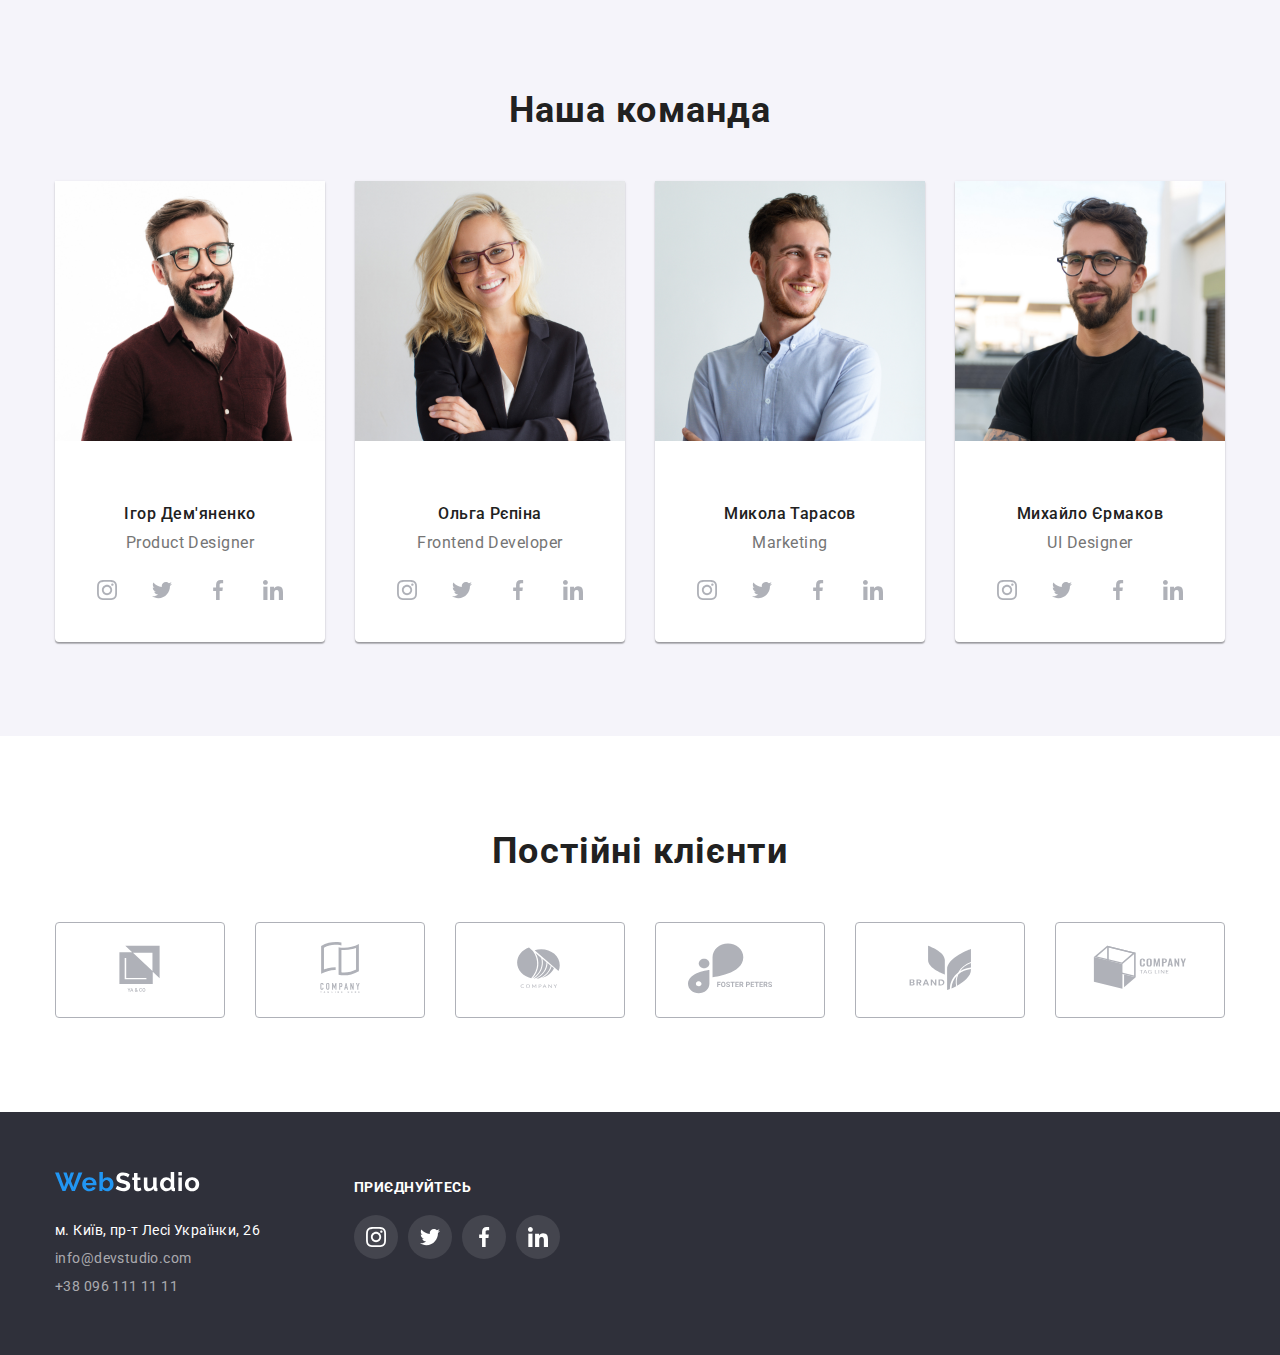
==== commit ee31734f: "lab-5 second work" ====
--- a/index.html
+++ b/index.html
@@ -20,7 +20,7 @@
         <a href="index.html"><img src="images/WebStudio.svg" alt="logo" /></a>
         <nav>
           <ul class="pages-list">
-            <li class="pages-list-jr">
+            <li class="pages-list-jr-active">
               <a href="index.html">Студія</a>
             </li>
             <li class="pages-list-jr">
@@ -122,6 +122,9 @@
           <ul class="work-images">
             <li class="work-images-jr">
               <img src="images/1.jpg" alt="дизайн" width="370" height="294" />
+              <div class="work-images-text">
+                <p>Десктопні додатки</p>
+              </div>
             </li>
             <li class="work-images-jr">
               <img
@@ -130,6 +133,9 @@
                 width="370"
                 height="294"
               />
+              <div class="work-images-text">
+                <p>Мобільні додатки</p>
+              </div>
             </li>
             <li class="work-images-jr">
               <img
@@ -138,6 +144,9 @@
                 width="370"
                 height="294"
               />
+              <div class="work-images-text">
+                <p>Дизайнерські рішення</p>
+              </div>
             </li>
           </ul>
         </div>
--- a/css/styles.css
+++ b/css/styles.css
@@ -58,6 +58,38 @@
   gap: 50px;
 }
 
+.pages-list-jr a {
+  color: var(--black);
+  font-weight: 700;
+  transition: color 300ms ease-in-out;
+  letter-spacing: 0.02em;
+}
+
+a:hover, a:focus {
+  color: var(--blue);
+}
+
+.pages-list-jr-active {
+  position: relative;
+  font-size: 14px;
+  font-weight: 500;
+  letter-spacing: 0.03em;
+  word-wrap: break-word;
+  color: var(--blue);
+}
+
+.pages-list .pages-list-jr-active ::after{
+  content: "";
+  display: block;
+  bottom: -32px;
+  border-radius: 2px;
+  left: 0;
+  width: 100%;
+  height: 4px;
+  background-color: var(--blue);
+  position: absolute;
+}
+
 .contacts-list {
   display: flex;
   margin-left: auto;
@@ -254,6 +286,32 @@
   display: flex;
   gap: 30px;
   justify-content: center;
+}
+
+.work-images-jr {
+  position: relative;
+}
+
+.work-images-jr img {
+  display: block;
+}
+
+.work-images-text {
+  position: absolute;
+  bottom: 0;
+  left: 0;
+  width: 100%;
+  height: 70px;
+  background: rgba(47, 48, 58, 0.8);
+  display: flex;
+  justify-content: center;
+  align-items: center;
+  color: var(--white);
+  font-size: 14px;
+  font-weight: 700;
+  text-transform: uppercase;
+  letter-spacing: 0.03em;
+  word-wrap: break-word;
 }
 
 .team {
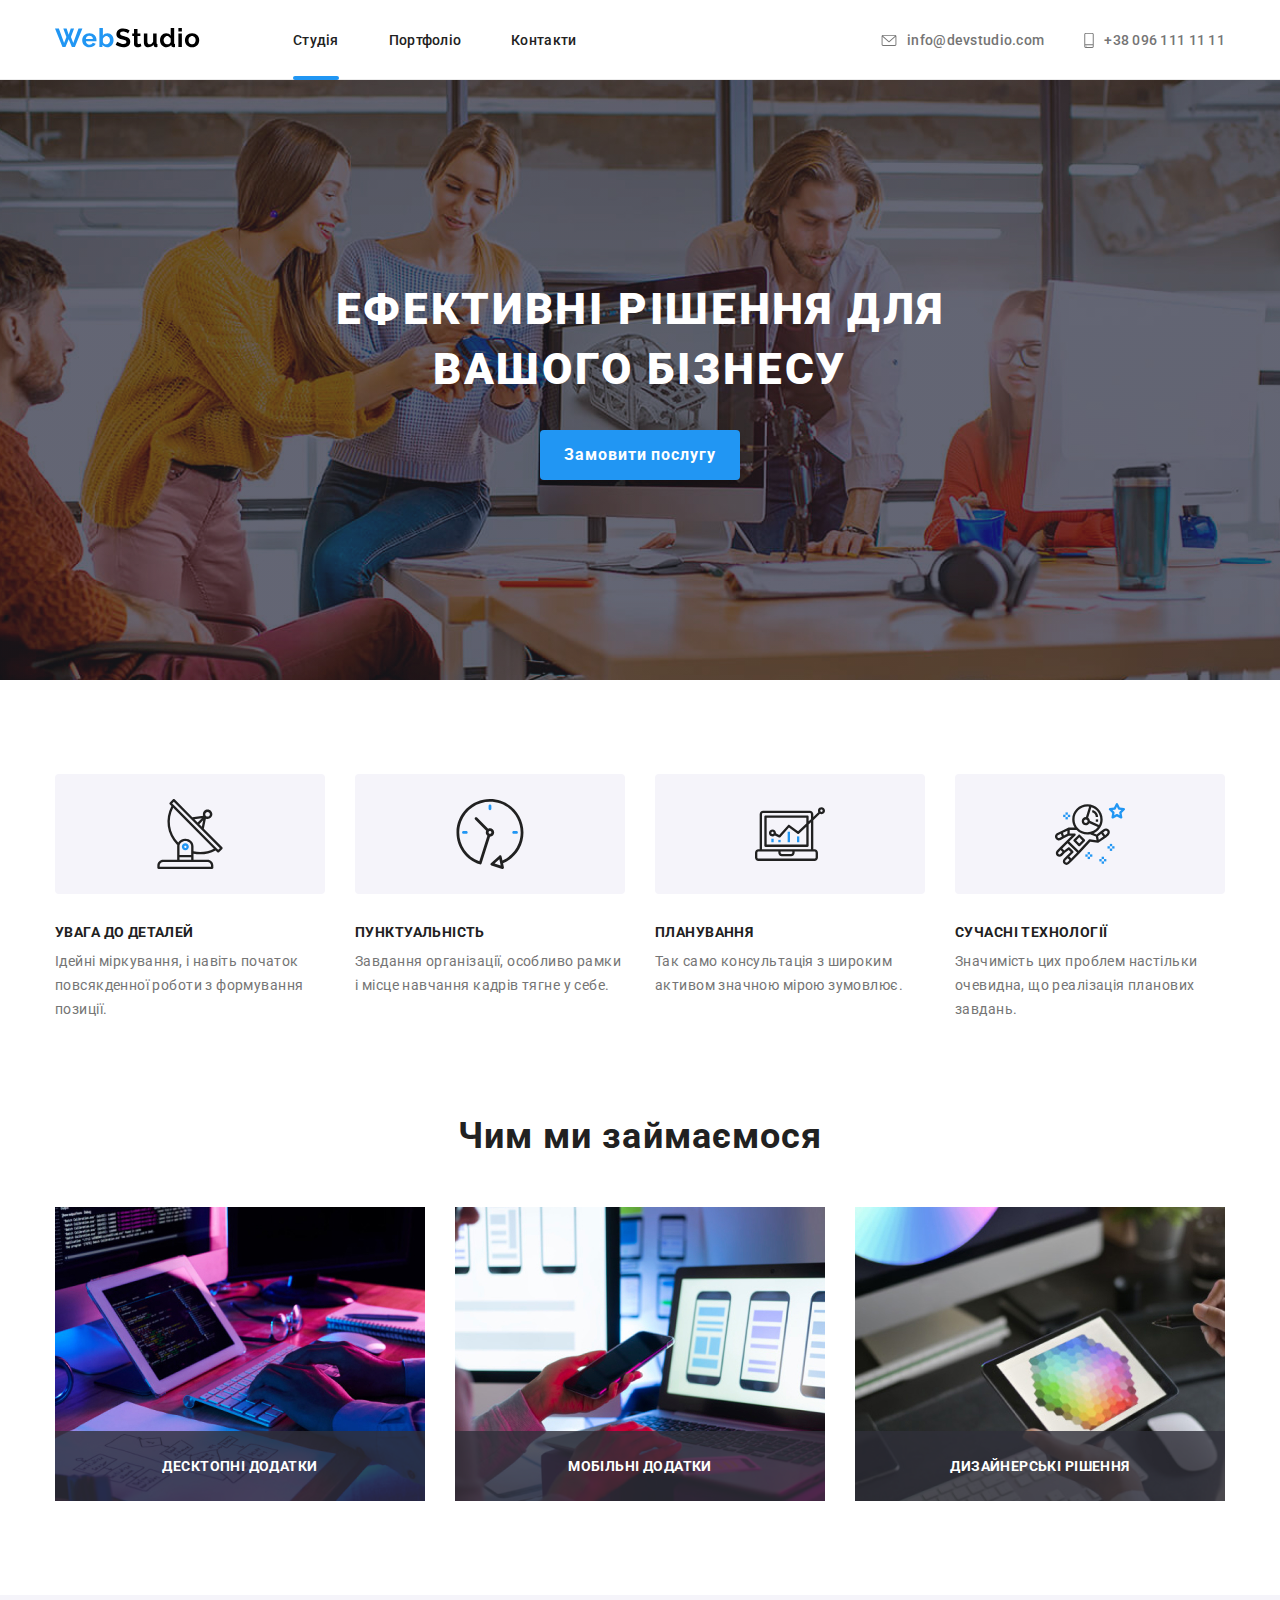
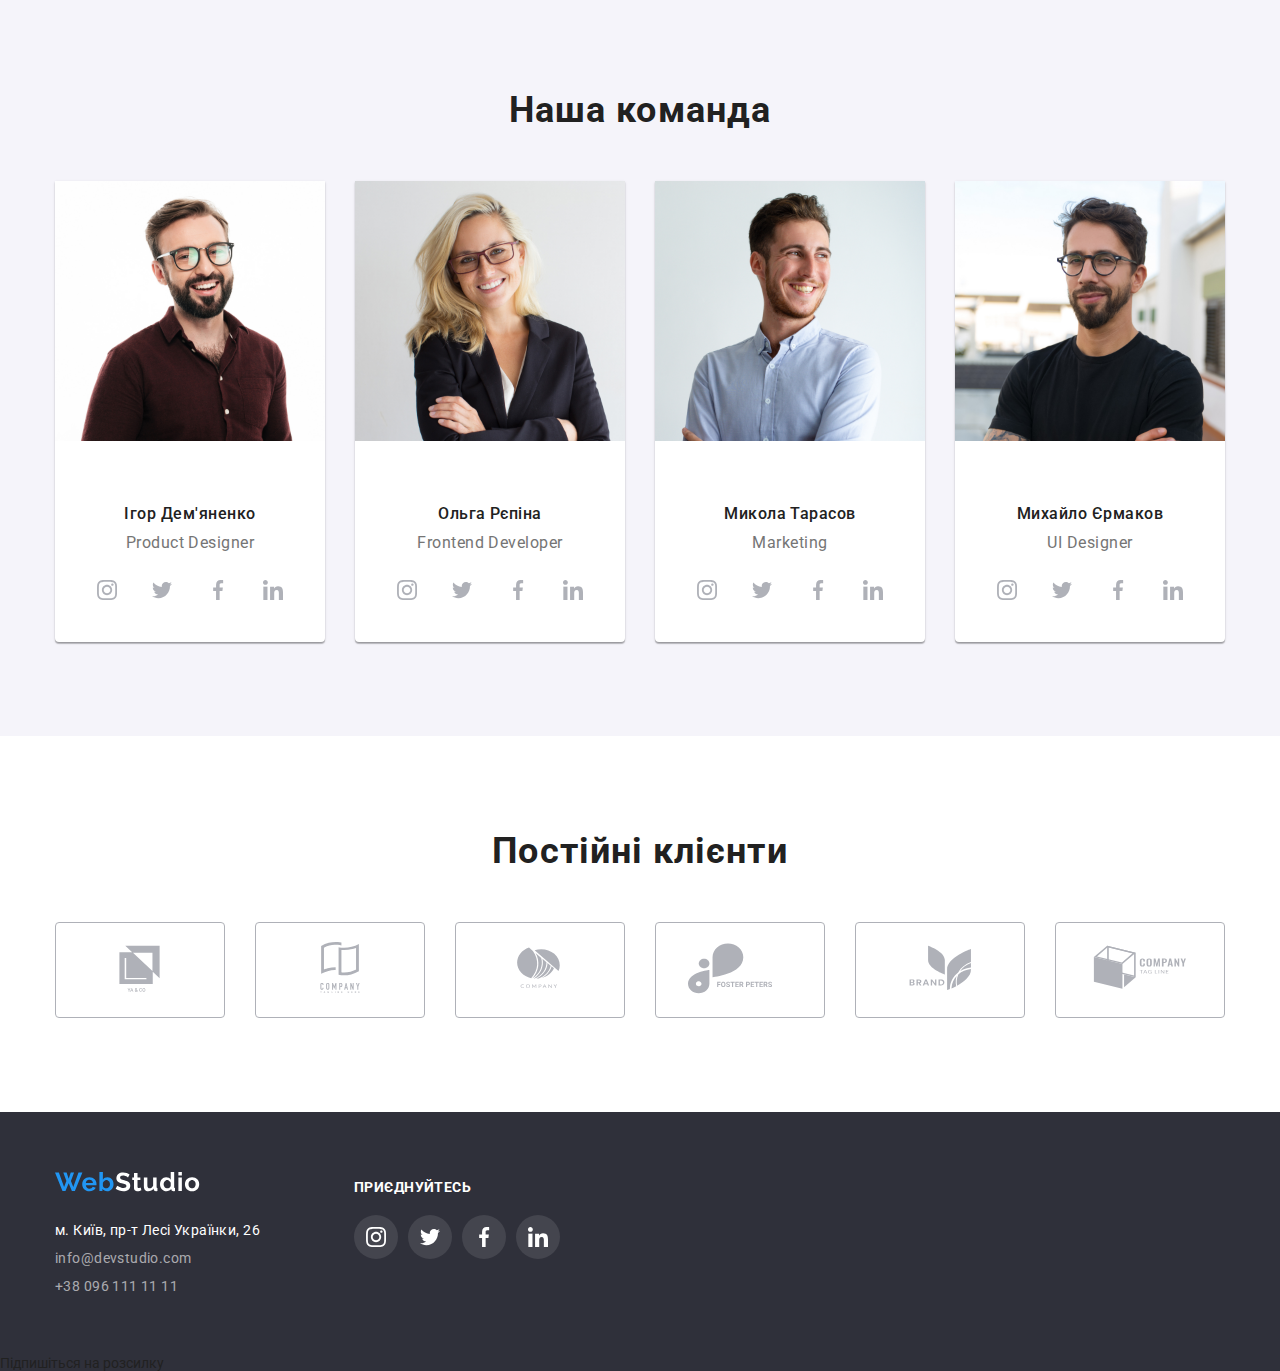
==== commit 20c682aa: "lab-6" ====
--- a/index.html
+++ b/index.html
@@ -517,6 +517,12 @@
           </div>
         </div>
       </div>
+      <div class="subscribe_move">
+        <p class="subscribe_text">Підпишіться на розсилку</p>
+          <form class="subscribe_form">
+            <label class=""
+          </form>
+      </div>
     </footer>
     <div class="backdrop is-hidden" data-modal>
       <div class="modal">
--- a/css/styles.css
+++ b/css/styles.css
@@ -514,8 +514,29 @@
   overflow: hidden;
 }
 
+.project-list-image-text-jr {
+  position: absolute;
+    top: 0;
+    left: 0;
+    height: 101%;
+    width: 100%;
+    font-size: 18px;
+    line-height: 1.56;
+    background-color: rgba(33, 150, 243, 0.9);
+    color: #ffffff;
+    padding: 63px 24px;
+    transform: translateY(100%);
+    transition: transform 250ms cubic-bezier(0.4, 0, 0.2, 1);
+}
+
+.project-list-link:hover .project-list-image-text-jr,
+.project-list-link:focus .project-list-image-text-jr {
+  transform: translateY(0);
+}
+
 .project-list-link {
   display: block;
+  text-decoration: none;
 }
 
 .project-list-link:hover,
@@ -525,12 +546,21 @@
 }
 
 .project-element {
-  display: block;
+  background: var(--white);
+  max-width: 370px;
+  border: 1px solid #eee;
+}
+
+.project-element a {
+  display: inline-block;
+  transition: box-shadow 300ms ease-in-out;
 }
 
 .project-list-element-text {
   padding: 20px;
-}
+  color: var(--black);
+}
+
 .project-list-image {
   width: 100%;
 }
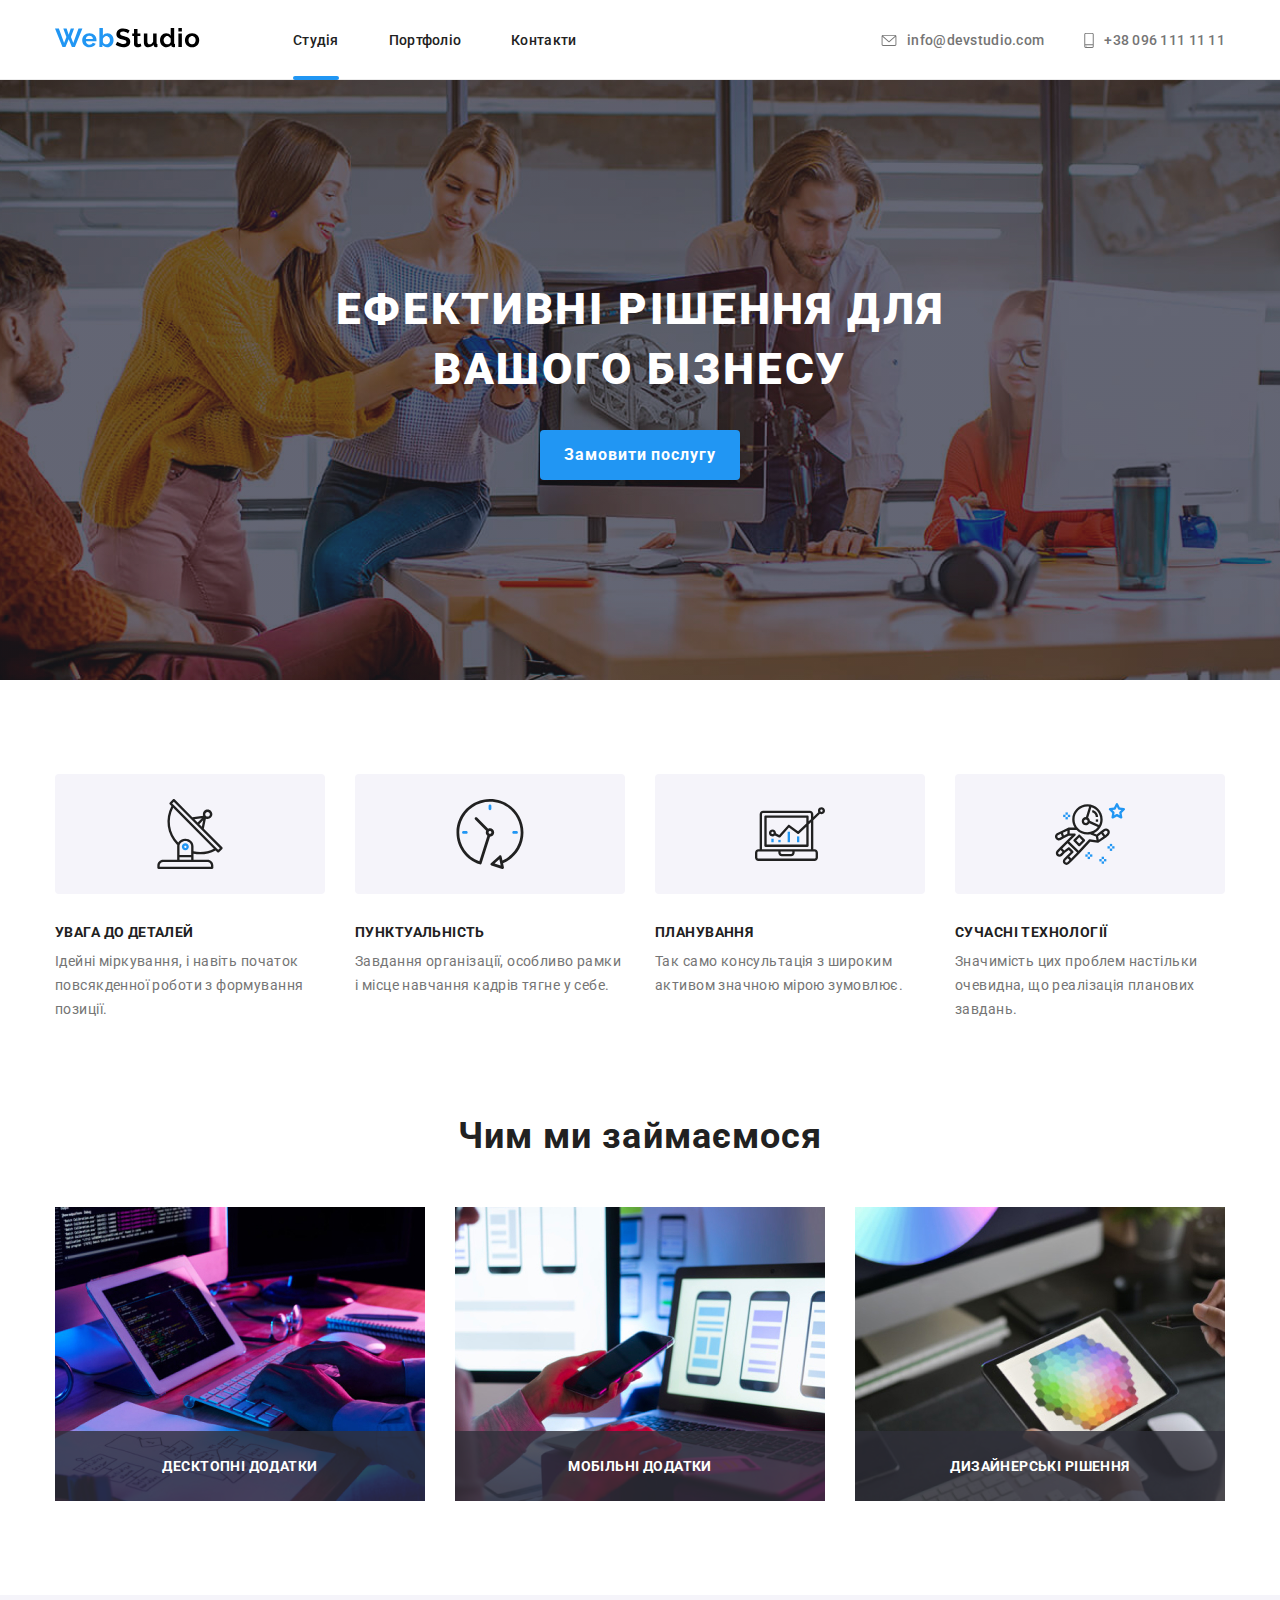
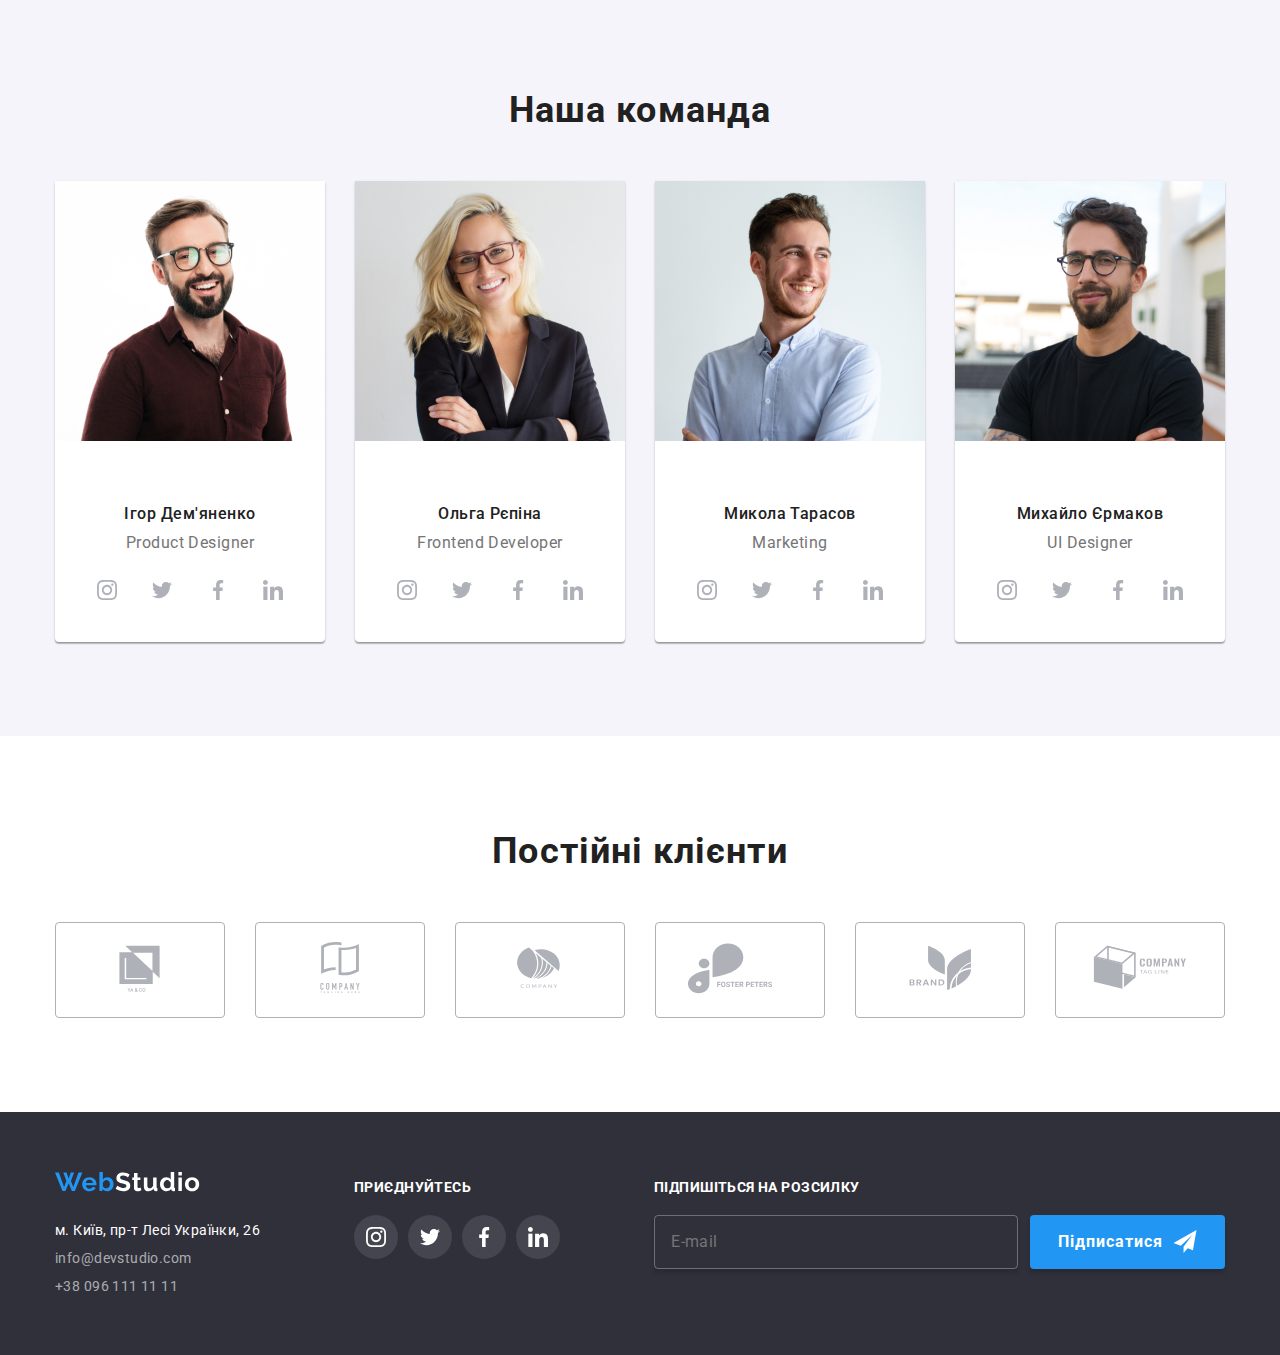
==== commit 1ae62a97: "lab-6" ====
--- a/index.html
+++ b/index.html
@@ -515,14 +515,21 @@
               </li>
             </ul>
           </div>
-        </div>
-      </div>
       <div class="subscribe_move">
         <p class="subscribe_text">Підпишіться на розсилку</p>
           <form class="subscribe_form">
-            <label class=""
+            <label class="subscribe_label">
+              <input type="email" class="subscribe_input" required placeholder="E-mail">
+            </label>
+            <button type="submit" class="subscribe_button">Підписатися
+              <svg class="subscribe_button_svg" width="24" height="24">
+                <use href="./images/svg/icons.svg#icon-send"></use>
+              </svg>  
+            </button>
           </form>
       </div>
+    </div>
+  </div>
     </footer>
     <div class="backdrop is-hidden" data-modal>
       <div class="modal">
--- a/css/styles.css
+++ b/css/styles.css
@@ -679,6 +679,61 @@
   z-index: 1;
 }
 
+.subscribe_move {
+  flex-grow: 1;
+}
+
+.subscribe_text {
+  color: var(--white);
+  font-weight: 700;
+  letter-spacing: 0.03em;
+  text-transform: uppercase;
+  margin-bottom: 20px;
+}
+
+.subscribe_form {
+  display: flex;
+}
+
+.subscribe_label {
+  flex-grow: 1;
+}
+
+.subscribe_input {
+  width: 100%;
+  background: rgba(33, 150, 243, 0);
+  box-shadow: 0px 4px 4px rgba(0, 0, 0, 0.15);
+  border-radius: 4px;
+  border: 1px rgba(255, 255, 255, 0.3) solid;
+  padding: 16px 16px 16px 16px;
+  font-size: 16px;
+  line-height: 1.25;
+  letter-spacing: 0.03em;
+  color: rgba(255, 255, 255, 0.6);
+}
+
+.subscribe_button {
+    background-color: var(--blue);
+    box-shadow: 0px 4px 4px rgba(0, 0, 0, 0.15);
+    border-radius: 4px;
+    border: none;
+    padding: 10px 28px;
+    margin-left: 12px;
+    font-size: 16px;
+    font-weight: 700;
+    line-height: 1.875;
+    letter-spacing: 0.06em;
+    color: var(--white);
+    display: flex;
+    align-items: center;
+    transition: background-color 300ms ease-in-out;
+}
+
+.subscribe_button_svg {
+  margin-left: 10px;
+  fill: currentColor;
+}
+
 .backdrop.is-hidden {
   opacity: 0;
   pointer-events: none;
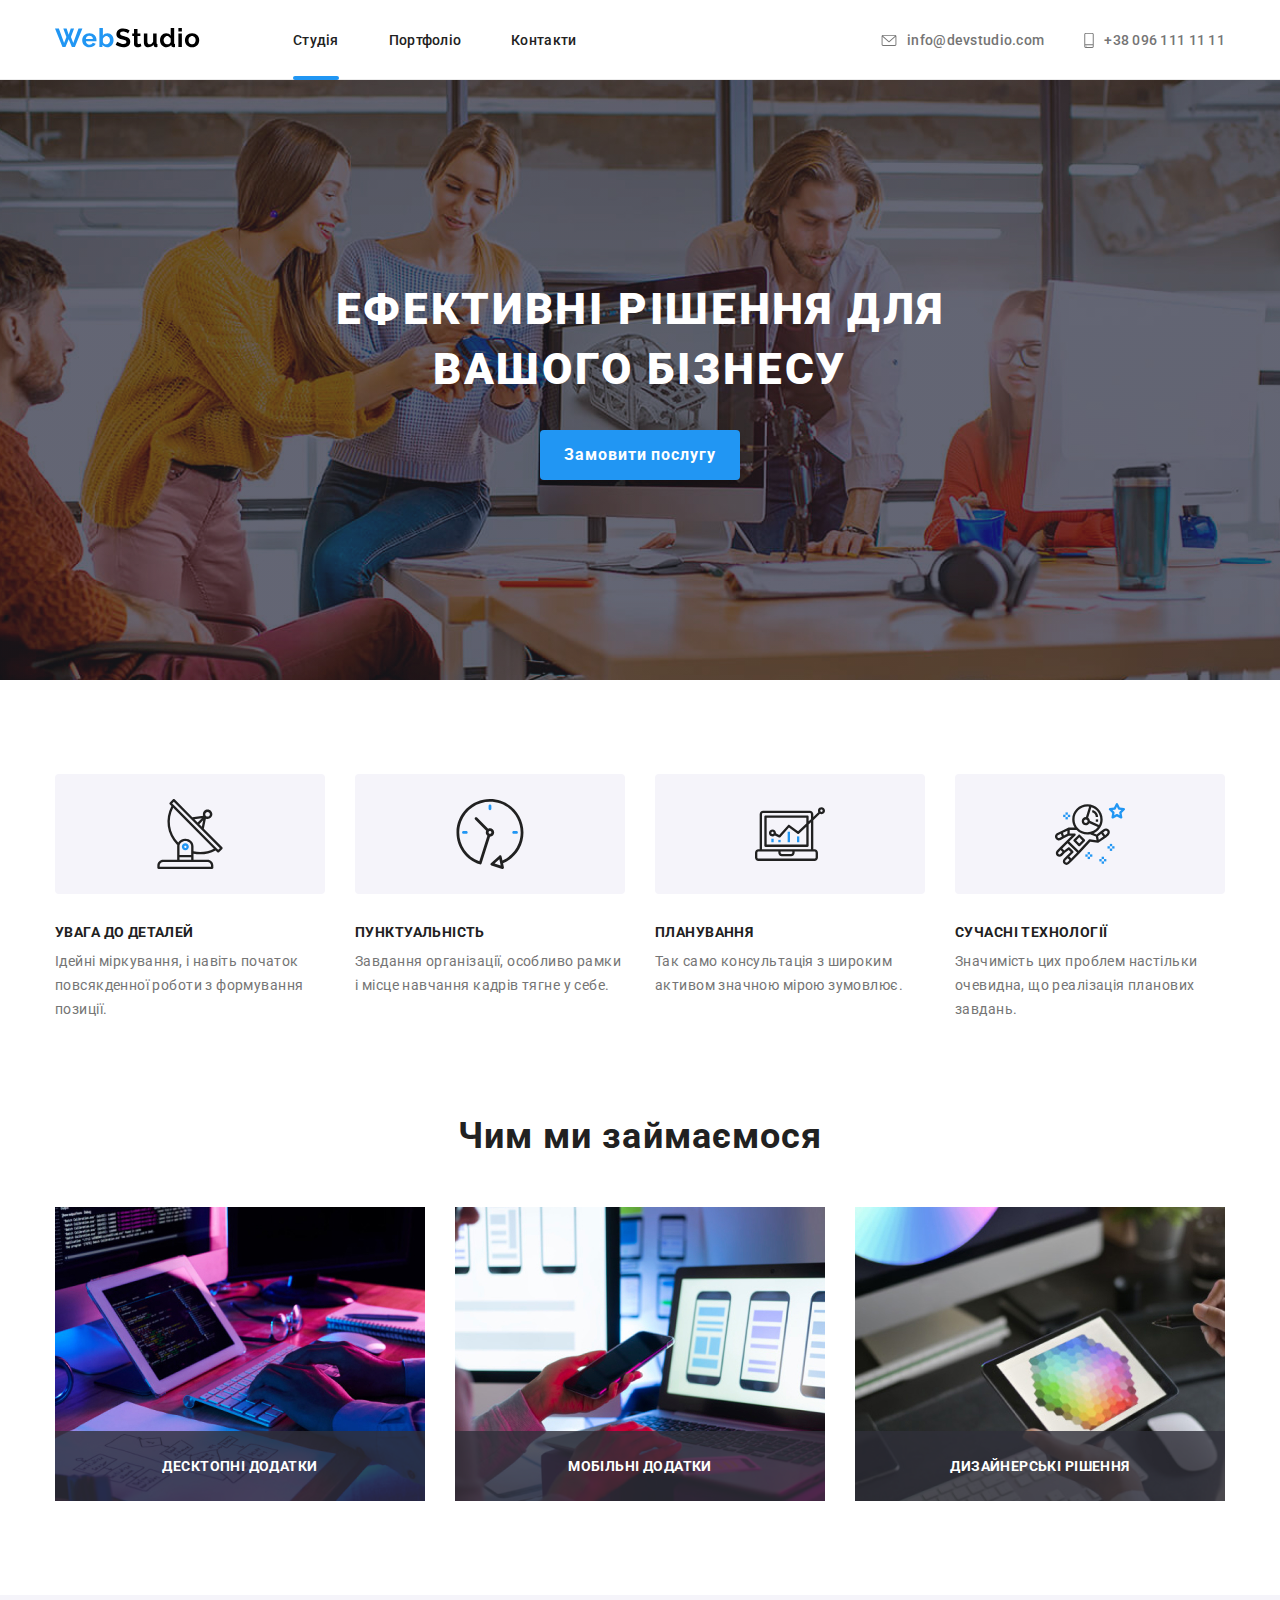
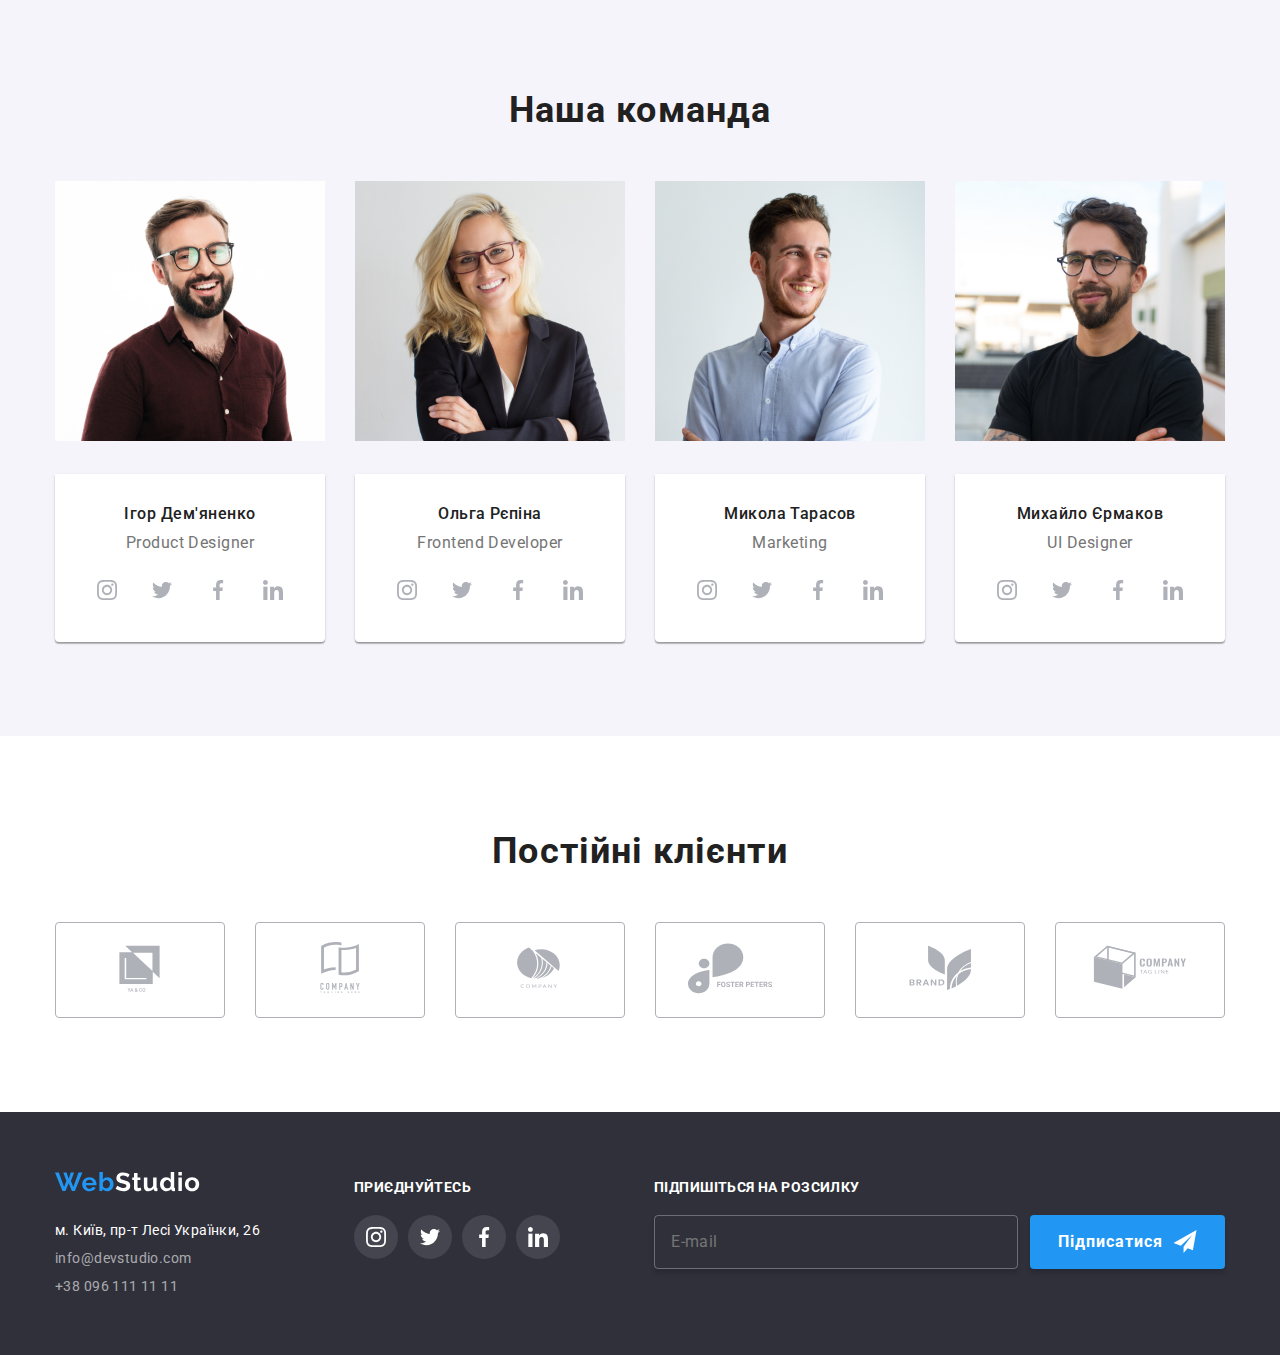
==== commit 88cca1c5: "lab-7 first work" ====
--- a/index.html
+++ b/index.html
@@ -20,20 +20,20 @@
         <a href="index.html"><img src="images/WebStudio.svg" alt="logo" /></a>
         <nav>
           <ul class="pages-list">
-            <li class="pages-list-jr-active">
+            <li class="pages-list-link-active">
               <a href="index.html">Студія</a>
             </li>
-            <li class="pages-list-jr">
+            <li class="pages-list-link">
               <a href="portfolio.html">Портфоліо</a>
             </li>
-            <li class="pages-list-jr">
+            <li class="pages-list-link">
               <a href="contacts.html">Контакти</a>
             </li>
           </ul>
         </nav>
         <ul class="contacts-list">
           <li>
-            <a class="contacts-list-header" href="mailto:info@devstudio.com">
+            <a class="contacts-list-item" href="mailto:info@devstudio.com">
               <svg class="contacts-icon" width="16" height="12">
                 <use href="./images/svg/icons.svg#icon-envelope"></use>
               </svg>
@@ -41,7 +41,7 @@
             </a>
           </li>
           <li>
-            <a class="contacts-list-header" href="tel:+380961111111">
+            <a class="contacts-list-item" href="tel:+380961111111">
               <svg class="contacts-icon" width="10" height="16">
                 <use href="./images/svg/icons.svg#icon-smartphone"></use>
               </svg>
@@ -60,54 +60,54 @@
         </div>
       </section>
 
-      <section class="sloganchiki">
+      <section class="features">
         <div class="container">
-          <ul class="sloganchiki-jr">
-            <li class="sloganchiki-text">
-              <div class="sloganchiki-icon">
+          <ul class="features-link">
+            <li class="features-link-item">
+              <div class="features-icon">
                 <svg class="icon" width="70" height="70">
                   <use
                     href="./images/svg/icons.svg#icon-attention-to-detail"
                   ></use>
                 </svg>
               </div>
-              <h3 class="slogan-info-title">Увага до деталей</h3>
-              <p class="slogan-info-text">
+              <h3 class="features-title">Увага до деталей</h3>
+              <p class="features-text">
                 Ідейні міркування, і навіть початок повсякденної роботи з
                 формування позиції.
               </p>
             </li>
-            <li class="sloganchiki-text">
-              <div class="sloganchiki-icon">
+            <li class="features-link-item">
+              <div class="features-icon">
                 <svg class="icon" width="70" height="70">
                   <use href="./images/svg/icons.svg#icon-punctuality"></use>
                 </svg>
               </div>
-              <h3 class="slogan-info-title">Пунктуальність</h3>
-              <p class="slogan-info-text">
+              <h3 class="features-title">Пунктуальність</h3>
+              <p class="features-text">
                 Завдання організації, особливо рамки і місце навчання кадрів
                 тягне у себе.
               </p>
             </li>
-            <li class="sloganchiki-text">
-              <div class="sloganchiki-icon">
+            <li class="features-link-item">
+              <div class="features-icon">
                 <svg class="icon" width="70" height="70">
                   <use href="./images/svg/icons.svg#icon-planning"></use>
                 </svg>
               </div>
-              <h3 class="slogan-info-title">Планування</h3>
-              <p class="slogan-info-text">
+              <h3 class="features-title">Планування</h3>
+              <p class="features-text">
                 Так само консультація з широким активом значною мірою зумовлює.
               </p>
             </li>
-            <li class="sloganchiki-text">
-              <div class="sloganchiki-icon">
+            <li class="features-link-item">
+              <div class="features-icon">
                 <svg class="icon" width="70" height="70">
                   <use href="./images/svg/icons.svg#icon-technologies"></use>
                 </svg>
               </div>
-              <h3 class="slogan-info-title">Сучасні технології</h3>
-              <p class="slogan-info-text">
+              <h3 class="features-title">Сучасні технології</h3>
+              <p class="features-text">
                 Значимість цих проблем настільки очевидна, що реалізація
                 планових завдань.
               </p>
@@ -116,35 +116,35 @@
         </div>
       </section>
 
-      <section class="job-profile">
+      <section class="service">
         <div class="container">
-          <h2 class="gid-title">Чим ми займаємося</h2>
-          <ul class="work-images">
-            <li class="work-images-jr">
+          <h2 class="service-title">Чим ми займаємося</h2>
+          <ul class="service-link">
+            <li class="service-link-item">
               <img src="images/1.jpg" alt="дизайн" width="370" height="294" />
-              <div class="work-images-text">
+              <div class="service-text">
                 <p>Десктопні додатки</p>
               </div>
             </li>
-            <li class="work-images-jr">
+            <li class="service-link-item">
               <img
                 src="images/7.jpg"
                 alt="адаптація"
                 width="370"
                 height="294"
               />
-              <div class="work-images-text">
+              <div class="service-text">
                 <p>Мобільні додатки</p>
               </div>
             </li>
-            <li class="work-images-jr">
+            <li class="service-link-item">
               <img
                 src="images/2.jpg"
                 alt="гаммакорекція"
                 width="370"
                 height="294"
               />
-              <div class="work-images-text">
+              <div class="service-text">
                 <p>Дизайнерські рішення</p>
               </div>
             </li>
@@ -152,25 +152,25 @@
         </div>
       </section>
 
-      <section class="team">
+      <section class="team-section">
         <div class="container">
           <h2 class="team-title">Наша команда</h2>
-          <ul class="team-profiles">
-            <li class="team-profiles-jr">
+          <ul class="team-list">
+            <li class="team-list-item">
               <img
-                class="member-image"
+                class="team-image"
                 src="images/3.jpg"
                 alt="дезайнер"
                 width="270"
                 height="260"
               />
-              <div class="member-div-text">
+              <div class="team-list-item-member">
                 <h3 class="member-title">Ігор Дем'яненко</h3>
                 <p class="member-text">Product Designer</p>
-                <ul class="team-social-networks">
-                  <li>
-                    <a
-                      class="team-social-icons"
+                <ul class="member-social-networks">
+                  <li>
+                    <a
+                      class="member-social-icons"
                       href="https://www.instagram.com"
                       rel="nofollow"
                     >
@@ -181,7 +181,7 @@
                   </li>
                   <li>
                     <a
-                      class="team-social-icons"
+                      class="member-social-icons"
                       href="https://x.com/?lang=uk"
                       rel="nofollow"
                     >
@@ -192,7 +192,7 @@
                   </li>
                   <li>
                     <a
-                      class="team-social-icons"
+                      class="member-social-icons"
                       href="https://www.facebook.com/?locale=uk_UA"
                       rel="nofollow"
                     >
@@ -203,7 +203,7 @@
                   </li>
                   <li>
                     <a
-                      class="team-social-icons"
+                      class="member-social-icons"
                       href="https://ua.linkedin.com/"
                       rel="nofollow"
                     >
@@ -215,21 +215,21 @@
                 </ul>
               </div>
             </li>
-            <li class="team-profiles-jr">
+            <li class="team-list-item">
               <img
-                class="member-image"
+                class="team-image"
                 src="images/4.jpg"
                 alt="програміст"
                 width="270"
                 height="260"
               />
-              <div class="member-div-text">
+              <div class="team-list-item-member">
                 <h3 class="member-title">Ольга Рєпіна</h3>
                 <p class="member-text">Frontend Developer</p>
-                <ul class="team-social-networks">
-                  <li>
-                    <a
-                      class="team-social-icons"
+                <ul class="member-social-networks">
+                  <li>
+                    <a
+                      class="member-social-icons"
                       href="https://www.instagram.com"
                       rel="nofollow"
                     >
@@ -240,7 +240,7 @@
                   </li>
                   <li>
                     <a
-                      class="team-social-icons"
+                      class="member-social-icons"
                       href="https://x.com/?lang=uk"
                       rel="nofollow"
                     >
@@ -251,7 +251,7 @@
                   </li>
                   <li>
                     <a
-                      class="team-social-icons"
+                      class="member-social-icons"
                       href="https://www.facebook.com/?locale=uk_UA"
                       rel="nofollow"
                     >
@@ -262,7 +262,7 @@
                   </li>
                   <li>
                     <a
-                      class="team-social-icons"
+                      class="member-social-icons"
                       href="https://ua.linkedin.com/"
                       rel="nofollow"
                     >
@@ -274,21 +274,21 @@
                 </ul>
               </div>
             </li>
-            <li class="team-profiles-jr">
+            <li class="team-list-item">
               <img
-                class="member-image"
+                class="team-image"
                 src="images/5.jpg"
                 alt="маркетолог"
                 width="270"
                 height="260"
               />
-              <div class="member-div-text">
+              <div class="team-list-item-member">
                 <h3 class="member-title">Микола Тарасов</h3>
                 <p class="member-text">Marketing</p>
-                <ul class="team-social-networks">
-                  <li>
-                    <a
-                      class="team-social-icons"
+                <ul class="member-social-networks">
+                  <li>
+                    <a
+                      class="member-social-icons"
                       href="https://www.instagram.com"
                       rel="nofollow"
                     >
@@ -299,7 +299,7 @@
                   </li>
                   <li>
                     <a
-                      class="team-social-icons"
+                      class="member-social-icons"
                       href="https://x.com/?lang=uk"
                       rel="nofollow"
                     >
@@ -310,7 +310,7 @@
                   </li>
                   <li>
                     <a
-                      class="team-social-icons"
+                      class="member-social-icons"
                       href="https://www.facebook.com/?locale=uk_UA"
                       rel="nofollow"
                     >
@@ -321,7 +321,7 @@
                   </li>
                   <li>
                     <a
-                      class="team-social-icons"
+                      class="member-social-icons"
                       href="https://ua.linkedin.com/"
                       rel="nofollow"
                     >
@@ -333,21 +333,21 @@
                 </ul>
               </div>
             </li>
-            <li class="team-profiles-jr">
+            <li class="team-list-item">
               <img
-                class="member-image"
+                class="team-image"
                 src="images/6.jpg"
                 alt="ui дезайнер"
                 width="270"
                 height="260"
               />
-              <div class="member-div-text">
+              <div class="team-list-item-member">
                 <h3 class="member-title">Михайло Єрмаков</h3>
                 <p class="member-text">UI Designer</p>
-                <ul class="team-social-networks">
-                  <li>
-                    <a
-                      class="team-social-icons"
+                <ul class="member-social-networks">
+                  <li>
+                    <a
+                      class="member-social-icons"
                       href="https://www.instagram.com"
                       rel="nofollow"
                     >
@@ -358,7 +358,7 @@
                   </li>
                   <li>
                     <a
-                      class="team-social-icons"
+                      class="member-social-icons"
                       href="https://x.com/?lang=uk"
                       rel="nofollow"
                     >
@@ -369,7 +369,7 @@
                   </li>
                   <li>
                     <a
-                      class="team-social-icons"
+                      class="member-social-icons"
                       href="https://www.facebook.com/?locale=uk_UA"
                       rel="nofollow"
                     >
@@ -380,7 +380,7 @@
                   </li>
                   <li>
                     <a
-                      class="team-social-icons"
+                      class="member-social-icons"
                       href="https://ua.linkedin.com/"
                       rel="nofollow"
                     >
@@ -457,17 +457,17 @@
             <address>
               <p class="address">м. Київ, пр-т Лесі Українки, 26</p>
               <ul>
-                <li class="contacts-footer">
+                <li class="footer-contacts">
                   <a href="mailto:info@devstudio.com">info@devstudio.com</a>
                 </li>
-                <li class="contacts-footer">
+                <li class="footer-contacts">
                   <a href="tel:+380961111111">+38 096 111 11 11</a>
                 </li>
               </ul>
             </address>
           </div>
           <div class="footer-socials">
-            <p class="footer-socials-text">Приєднуйтесь</p>
+            <p class="footer-socials-title">Приєднуйтесь</p>
             <ul class="footer-socials-links">
               <li>
                 <a
@@ -515,14 +515,14 @@
               </li>
             </ul>
           </div>
-      <div class="subscribe_move">
-        <p class="subscribe_text">Підпишіться на розсилку</p>
-          <form class="subscribe_form">
-            <label class="subscribe_label">
-              <input type="email" class="subscribe_input" required placeholder="E-mail">
+      <div class="subscribe">
+        <p class="subscribe-text">Підпишіться на розсилку</p>
+          <form class="subscribe-form">
+            <label class="subscribe-label">
+              <input type="email" class="subscribe-input" required placeholder="E-mail">
             </label>
-            <button type="submit" class="subscribe_button">Підписатися
-              <svg class="subscribe_button_svg" width="24" height="24">
+            <button type="submit" class="subscribe-button">Підписатися
+              <svg class="subscribe-button-svg" width="24" height="24">
                 <use href="./images/svg/icons.svg#icon-send"></use>
               </svg>  
             </button>
@@ -535,6 +535,45 @@
       <div class="modal">
         <button type="button" class="modal_button" data-modal-close>
           <svg class="modal_icon"><use href="./images/svg/icons.svg#icon-close-button"></use></svg></button>
+          <h2 class="modal-title">Залиште свої дані, ми вам передзвонимо</h2>
+          <form class="modal-form">
+            <label class="modal-label-form">
+            <span class="modal-label-text">Ім'я</span>
+            <input type="text" class="modal-input-form" required>
+            <svg class="modal-form-icon" fill="currentColor" width="18" height="18">
+              <use href="./images/svg/icons.svg#icon-person-modal"></use>
+            </svg>
+          </label>
+          <label class="modal-label-form">
+            <span class="modal-label-text">Телефон</span>
+            <input type="phone" class="modal-input-form" required>
+            <svg class="modal-form-icon" fill="currentColor" width="18" height="18">
+              <use href="./images/svg/icons.svg#icon-phone-modal"></use>
+            </svg>
+          </label>
+          <label class="modal-label-form">
+            <span class="modal-label-text">Пошта</span>
+            <input type="email" class="modal-input-form" required>
+            <svg class="modal-form-icon" fill="currentColor" width="18" height="18">
+              <use href="./images/svg/icons.svg#icon-email-modal"></use>
+            </svg>
+          </label>
+          <label class="modal-label-form">
+            <span class="modal-label-text">Коментар</span>
+            <textarea name="" id="" class="modal-form-textarea" cols="30" rows="10" required placeholder="Введіть текст"></textarea>
+          </label>
+          <div class="modal-checkbox">
+            <input type="checkbox" id="checkbox" name="checkbox">
+            <label for="checkbox" class="checkbox-label">
+              <span>
+                Погоджуюся з розсилкою та приймаю <a href="#" class="modal-span">Умови договору</a>
+              </span>
+            </label>
+          </div>
+          <div class="checkbox-modal-button-div">
+            <button type="submit" class="checkbox-modal-button">Відправити</button>
+          </div>
+          </form>
       </div>
     </div>
     <script src="./js/modal.js"></script>
--- a/css/styles.css
+++ b/css/styles.css
@@ -42,7 +42,7 @@
   margin-left: 93px;
 }
 
-.contacts-list-header {
+.contacts-list-item {
   display: flex;
   align-items: center;
 }
@@ -58,7 +58,7 @@
   gap: 50px;
 }
 
-.pages-list-jr a {
+.pages-list-link a {
   color: var(--black);
   font-weight: 700;
   transition: color 300ms ease-in-out;
@@ -69,7 +69,7 @@
   color: var(--blue);
 }
 
-.pages-list-jr-active {
+.pages-list-link-active {
   position: relative;
   font-size: 14px;
   font-weight: 500;
@@ -78,7 +78,7 @@
   color: var(--blue);
 }
 
-.pages-list .pages-list-jr-active ::after{
+.pages-list .pages-list-link-active ::after{
   content: "";
   display: block;
   bottom: -32px;
@@ -154,12 +154,12 @@
   background-color: var(--blue_light);
 }
 
-.sloganchiki {
+.features {
   padding-top: 94px;
   padding-bottom: 94px;
 }
 
-.sloganchiki-icon {
+.features-icon {
   display: flex;
   justify-content: center;
   align-items: center;
@@ -169,12 +169,12 @@
   border-radius: 4px;
 }
 
-.sloganchiki-jr {
+.features-link {
   gap: 30px;
   display: flex;
 }
 
-.sloganchiki-text {
+.features-link-item {
   max-width: 270px;
 }
 
@@ -255,7 +255,7 @@
   box-shadow: 0px 4px 4px 0px rgba(0, 0, 0, 0.15);
 }
 
-.slogan-info-title {
+.features-title {
   font-size: 14px;
   color: var(--black);
   font-weight: 700;
@@ -263,18 +263,18 @@
   text-transform: uppercase;
   margin-bottom: 10px;
 }
-.slogan-info-text {
+.features-text {
   color: var(--grey);
   line-height: 1.7;
   letter-spacing: 0.03em;
 }
 
-.job-profile {
+.service {
   text-align: center;
   padding-bottom: 94px;
 }
 
-.gid-title {
+.service-title {
   text-align: center;
   font-size: 36px;
   font-weight: 700;
@@ -282,21 +282,21 @@
   margin-bottom: 50px;
 }
 
-.work-images {
+.service-link {
   display: flex;
   gap: 30px;
   justify-content: center;
 }
 
-.work-images-jr {
+.service-link-item {
   position: relative;
 }
 
-.work-images-jr img {
+.service-link-item img {
   display: block;
 }
 
-.work-images-text {
+.service-text {
   position: absolute;
   bottom: 0;
   left: 0;
@@ -314,26 +314,26 @@
   word-wrap: break-word;
 }
 
-.team {
+.team-section {
   background: var(--white_another);
   text-align: center;
   padding-bottom: 94px;
   padding-top: 94px;
 }
 
-.team-social-networks {
+.member-social-networks {
   display: flex;
   width: 100%;
   justify-content: space-between;
   margin-top: 16px;
 }
 
-.team-social-networks li {
+.member-social-networks li {
   width: 44px;
   height: 44px;
 }
 
-.team-social-icons {
+.member-social-icons {
   display: flex;
   justify-content: center;
   align-items: center;
@@ -345,8 +345,8 @@
   transition: all 300ms ease-in-out;
 }
 
-a.team-social-icons:hover,
-a.team-social-icons:focus {
+a.member-social-icons:hover,
+a.member-social-icons:focus {
   background-color: var(--blue);
   color: var(--white);
   outline: none;
@@ -361,20 +361,20 @@
   margin-bottom: 50px;
 }
 
-.team-profiles {
+.team-list {
   justify-content: center;
   display: flex;
   gap: 30px;
 }
 
-.team-profiles-jr {
+.team-list-item-member {
   border-radius: 0px 0px 4px 4px;
   background: var(--white);
   box-shadow: 0px 1px 3px 0px rgba(0, 0, 0, 0.12),
     0px 1px 1px 0px rgba(0, 0, 0, 0.14), 0px 2px 1px 0px rgba(0, 0, 0, 0.2);
 }
 
-.member-image {
+.team-image {
   margin-bottom: 30px;
 }
 
@@ -392,7 +392,7 @@
   letter-spacing: 0.03em;
 }
 
-.member-div-text {
+.team-list-item-member {
   padding: 30px;
 }
 
@@ -447,7 +447,7 @@
   padding-bottom: 94px;
 }
 
-.buttons_pages {
+.buttons-list {
   display: flex;
   margin-bottom: 50px;
   justify-content: center;
@@ -476,7 +476,7 @@
   color: var(--white);
 }
 
-.button_items {
+.buttons-list-items {
   background: var(--white_another);
   color: var(--black);
   border-radius: 4px;
@@ -488,33 +488,33 @@
   letter-spacing: 0.03em;
 }
 
-.button_items:hover,
-.button_items:focus {
+.buttons-list-items:hover,
+.buttons-list-items:focus {
   background-color: var(--blue);
   color: var(--white);
   box-shadow: 0px 3px 1px rgba(0, 0, 0, 0.1), 0px 1px 2px rgba(0, 0, 0, 0.08),
     0px 2px 2px rgba(0, 0, 0, 0.12);
 }
 
-.project-list {
+.portfolio-list {
   list-style: none;
   display: flex;
   flex-wrap: wrap;
   gap: 30px;
 }
 
-.project-element {
+.portfolio-item {
   border: 1px solid #eee;
   background: var(--white);
   max-width: 370px;
 }
 
-.project-list-wrap {
+.portfolio-wrap {
   position: relative;
   overflow: hidden;
 }
 
-.project-list-image-text-jr {
+.portfolio-text-cover {
   position: absolute;
     top: 0;
     left: 0;
@@ -529,50 +529,50 @@
     transition: transform 250ms cubic-bezier(0.4, 0, 0.2, 1);
 }
 
-.project-list-link:hover .project-list-image-text-jr,
-.project-list-link:focus .project-list-image-text-jr {
+.portfolio-link:hover .portfolio-text-cover,
+.portfolio-link:focus .portfolio-text-cover {
   transform: translateY(0);
 }
 
-.project-list-link {
+.portfolio-link {
   display: block;
   text-decoration: none;
 }
 
-.project-list-link:hover,
-.project-list-link:focus {
+.portfolio-link:hover,
+.portfolio-link:focus {
   box-shadow: 0px 1px 1px rgba(0, 0, 0, 0.12), 0px 4px 4px rgba(0, 0, 0, 0.06),
     1px 4px 6px rgba(0, 0, 0, 0.16);
 }
 
-.project-element {
+.portfolio-item {
   background: var(--white);
   max-width: 370px;
   border: 1px solid #eee;
 }
 
-.project-element a {
+.portfolio-item a {
   display: inline-block;
   transition: box-shadow 300ms ease-in-out;
 }
 
-.project-list-element-text {
+.portfolio-info {
   padding: 20px;
   color: var(--black);
 }
 
-.project-list-image {
-  width: 100%;
-}
-
-.project-title {
+.portfolio-image {
+  width: 100%;
+}
+
+.portfolio-title {
   font-size: 18px;
   line-height: 2;
   font-weight: 700;
   letter-spacing: 0.06em;
 }
 
-.project-text {
+.portfolio-type {
   color: var(--grey);
   font-size: 16px;
   line-height: 1.875;
@@ -610,7 +610,7 @@
   gap: 94px;
 }
 
-.footer-socials-text {
+.footer-socials-title {
   color: var(--white);
   font-weight: 700;
   letter-spacing: 0.03em;
@@ -650,7 +650,7 @@
   background-color: var(--blue_light);
 }
 
-.contacts-footer {
+.footer-contacts {
   color: rgba(255, 255, 255, 0.6);
   line-height: 1.14;
   letter-spacing: 0.03em;
@@ -679,11 +679,11 @@
   z-index: 1;
 }
 
-.subscribe_move {
+.subscribe {
   flex-grow: 1;
 }
 
-.subscribe_text {
+.subscribe-text {
   color: var(--white);
   font-weight: 700;
   letter-spacing: 0.03em;
@@ -691,15 +691,15 @@
   margin-bottom: 20px;
 }
 
-.subscribe_form {
-  display: flex;
-}
-
-.subscribe_label {
+.subscribe-form {
+  display: flex;
+}
+
+.subscribe-label {
   flex-grow: 1;
 }
 
-.subscribe_input {
+.subscribe-input {
   width: 100%;
   background: rgba(33, 150, 243, 0);
   box-shadow: 0px 4px 4px rgba(0, 0, 0, 0.15);
@@ -712,7 +712,7 @@
   color: rgba(255, 255, 255, 0.6);
 }
 
-.subscribe_button {
+.subscribe-button {
     background-color: var(--blue);
     box-shadow: 0px 4px 4px rgba(0, 0, 0, 0.15);
     border-radius: 4px;
@@ -729,7 +729,7 @@
     transition: background-color 300ms ease-in-out;
 }
 
-.subscribe_button_svg {
+.subscribe-button-svg {
   margin-left: 10px;
   fill: currentColor;
 }
@@ -741,6 +741,7 @@
 
 .modal {
   position: absolute;
+  padding: 40px;
   top: 50%;
   left: 50%;
   transform: translate(-50%, -50%);
@@ -768,8 +769,155 @@
   cursor: pointer;
 }
 
+
 .modal_icon {
   width: 18px;
   height: 18px;
   fill: var(--black);
-}
+  transition: fill 0.5s;
+}
+
+.modal_button:hover .modal_icon, .modal_button:focus .modal_icon {
+  fill: var(--blue);
+}
+
+
+.modal-title {
+  color: var(--black);
+  text-align: center;
+  font-size: 20px;
+  font-weight: 700;
+  letter-spacing: 0.03em;
+  margin-bottom: 12px;
+}
+
+.modal-form {
+  display: flex;
+  flex-wrap: wrap;
+  flex-direction: column;
+}
+
+.modal-label-form {
+  color: var(--grey);
+  font-size: 12px;
+  font-weight: 400;
+  letter-spacing: 0.01em;
+  position: relative;
+}
+
+.modal-label-form:not(:first-child) {
+  margin-top: 10px;
+}
+
+.modal-label-text {
+  display: block;
+  margin-bottom: 4px;
+}
+
+.modal-input-form {
+  width: 100%;
+  height: 100%;
+  border-radius: 4px;
+  border: 1px #21212133 solid;
+  padding: 11px 0px 11px 30px;
+  outline: none;
+    transition: border-color 250ms cubic-bezier(0.4, 0, 0.2, 1),
+        fill 250ms cubic-bezier(0.4, 0, 0.2, 1);
+}
+
+.modal-input-form:focus + .modal-form-icon,
+.modal-input-form:hover + .modal-form-icon {
+  color: var(--blue);
+}
+.modal-input-form:hover,
+.modal-input-form:focus,
+.modal-form-textarea:hover,
+.modal-form-textarea:focus {
+  outline: 1px var(--blue) solid;
+}
+
+.modal-form-icon {
+  position: absolute;
+  color: var(--black);
+  bottom: 11px;
+  left: 12px;
+  transition: color 300ms ease-in-out;
+}
+
+.modal-form-textarea {
+  height: 120px;
+  width: 100%;
+  border-radius: 4px;
+  border: 1px #21212133 solid;
+  font-size: 12px;
+  font-weight: 400;
+  letter-spacing: 0.01em;
+  padding: 11px 12px;
+  resize: none;
+}
+
+.modal-checkbox {
+  margin-top: 20px;
+  justify-content: center;
+  display: flex;
+  gap: 9px;
+}
+
+.checkbox-label {
+  cursor: pointer;
+  color: var(--grey);
+}
+
+.modal-span {
+  text-decoration: underline;
+  color: var(--blue);
+}
+
+input[type="checkbox"] {
+  appearance: none;
+  border: var(--black) 1px solid;
+  height: 15px;
+  width: 16px;
+  color: var(--white);
+  border-radius: 2px;
+  transition-duration: 0.5s;
+}
+
+input[type="checkbox"]:checked {
+  background: var(--blue);
+  border: none;
+  color: var(--white);
+}
+
+input[type="checkbox"]:checked::before {
+  content: "✓";
+  margin-left: 3px;
+  display: inline-block;
+  text-align: center;
+}
+
+.checkbox-modal-button-div {
+  display: inline-block;
+  text-align: center;
+  margin-top: 30px;
+}
+
+.checkbox-modal-button {
+  background: var(--blue);
+  box-shadow: 0px 4px 4px rgba(0, 0, 0, 0.15);
+  border-radius: 4px;
+  border: none;
+  cursor: pointer;
+  padding: 10px 52px;
+  color: var(--white);
+  font-size: 16px;
+  font-weight: 700;
+  line-height: 1.875;
+  letter-spacing: 0.06em;
+  transition: background-color 300ms ease-in-out;
+}
+
+.checkbox-modal-button:hover,
+.checkbox-modal-button:focus {
+  background: var(--blue_light);
+}
